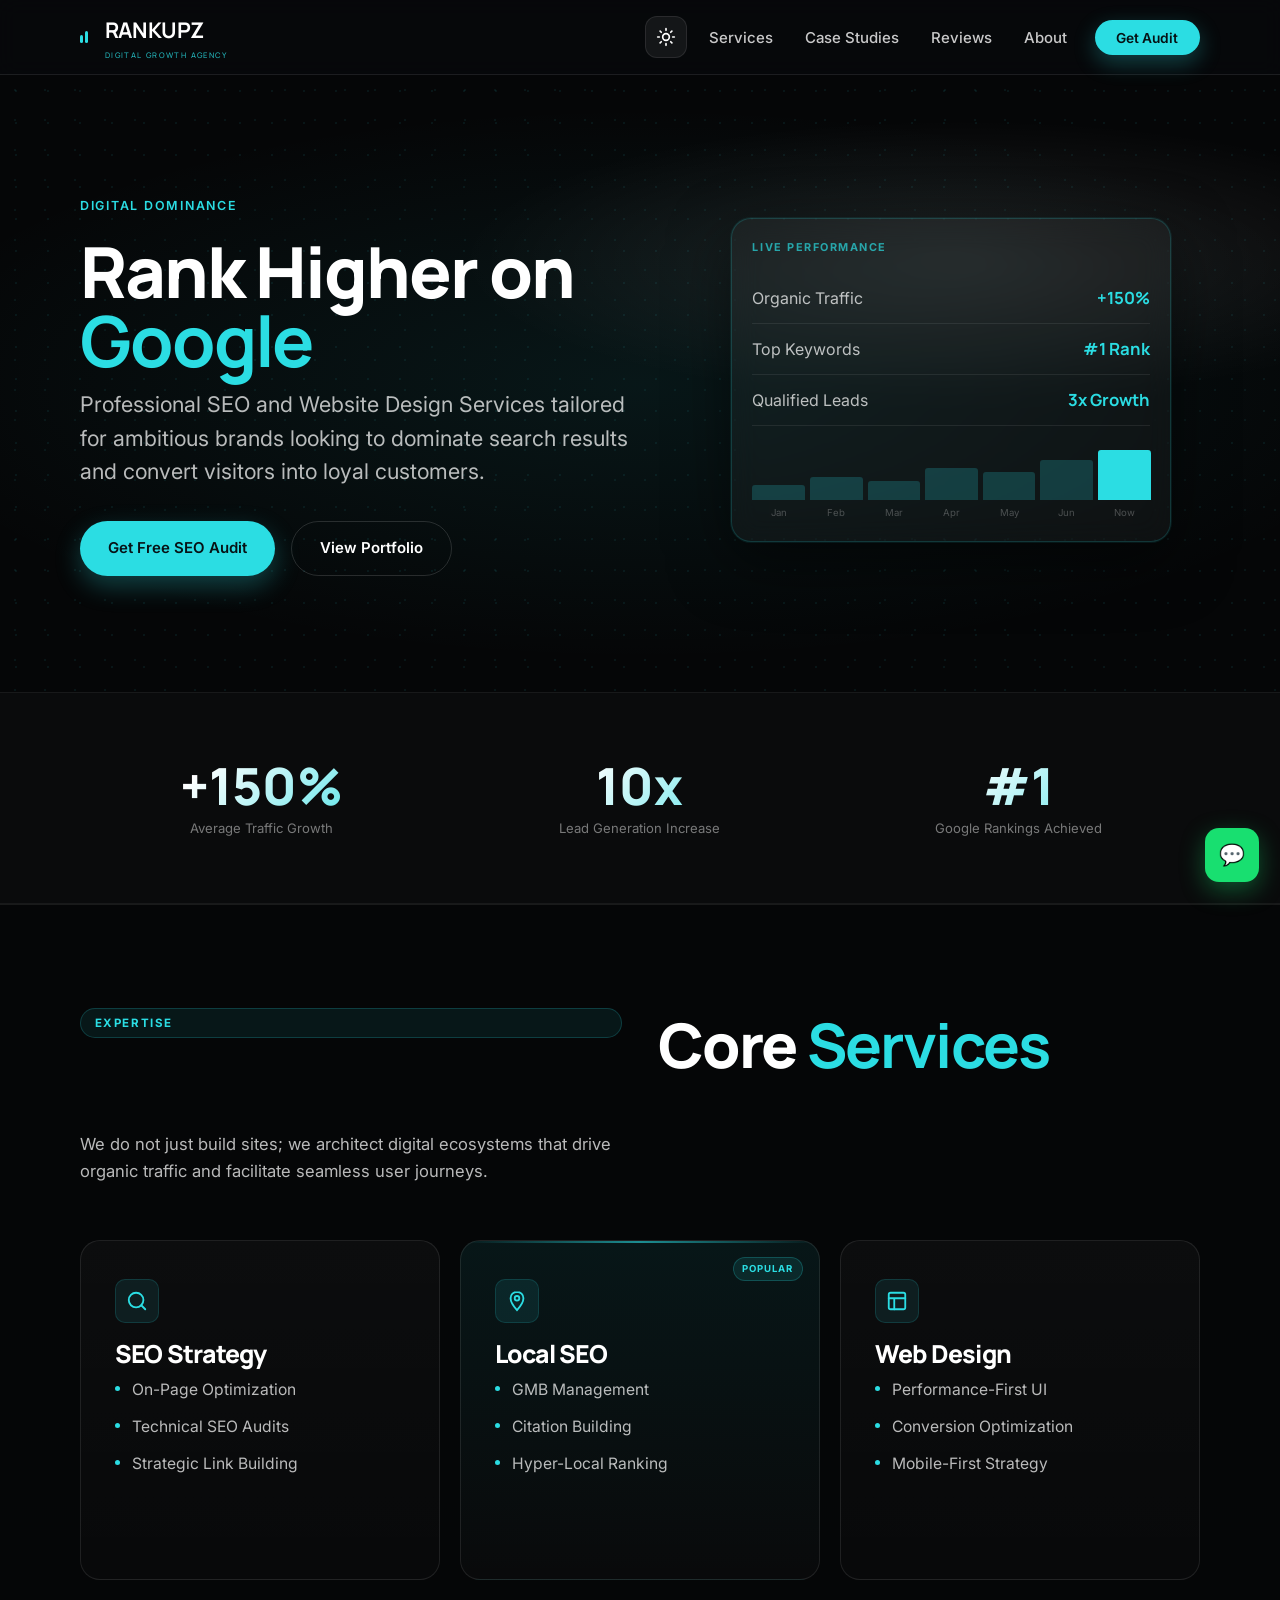
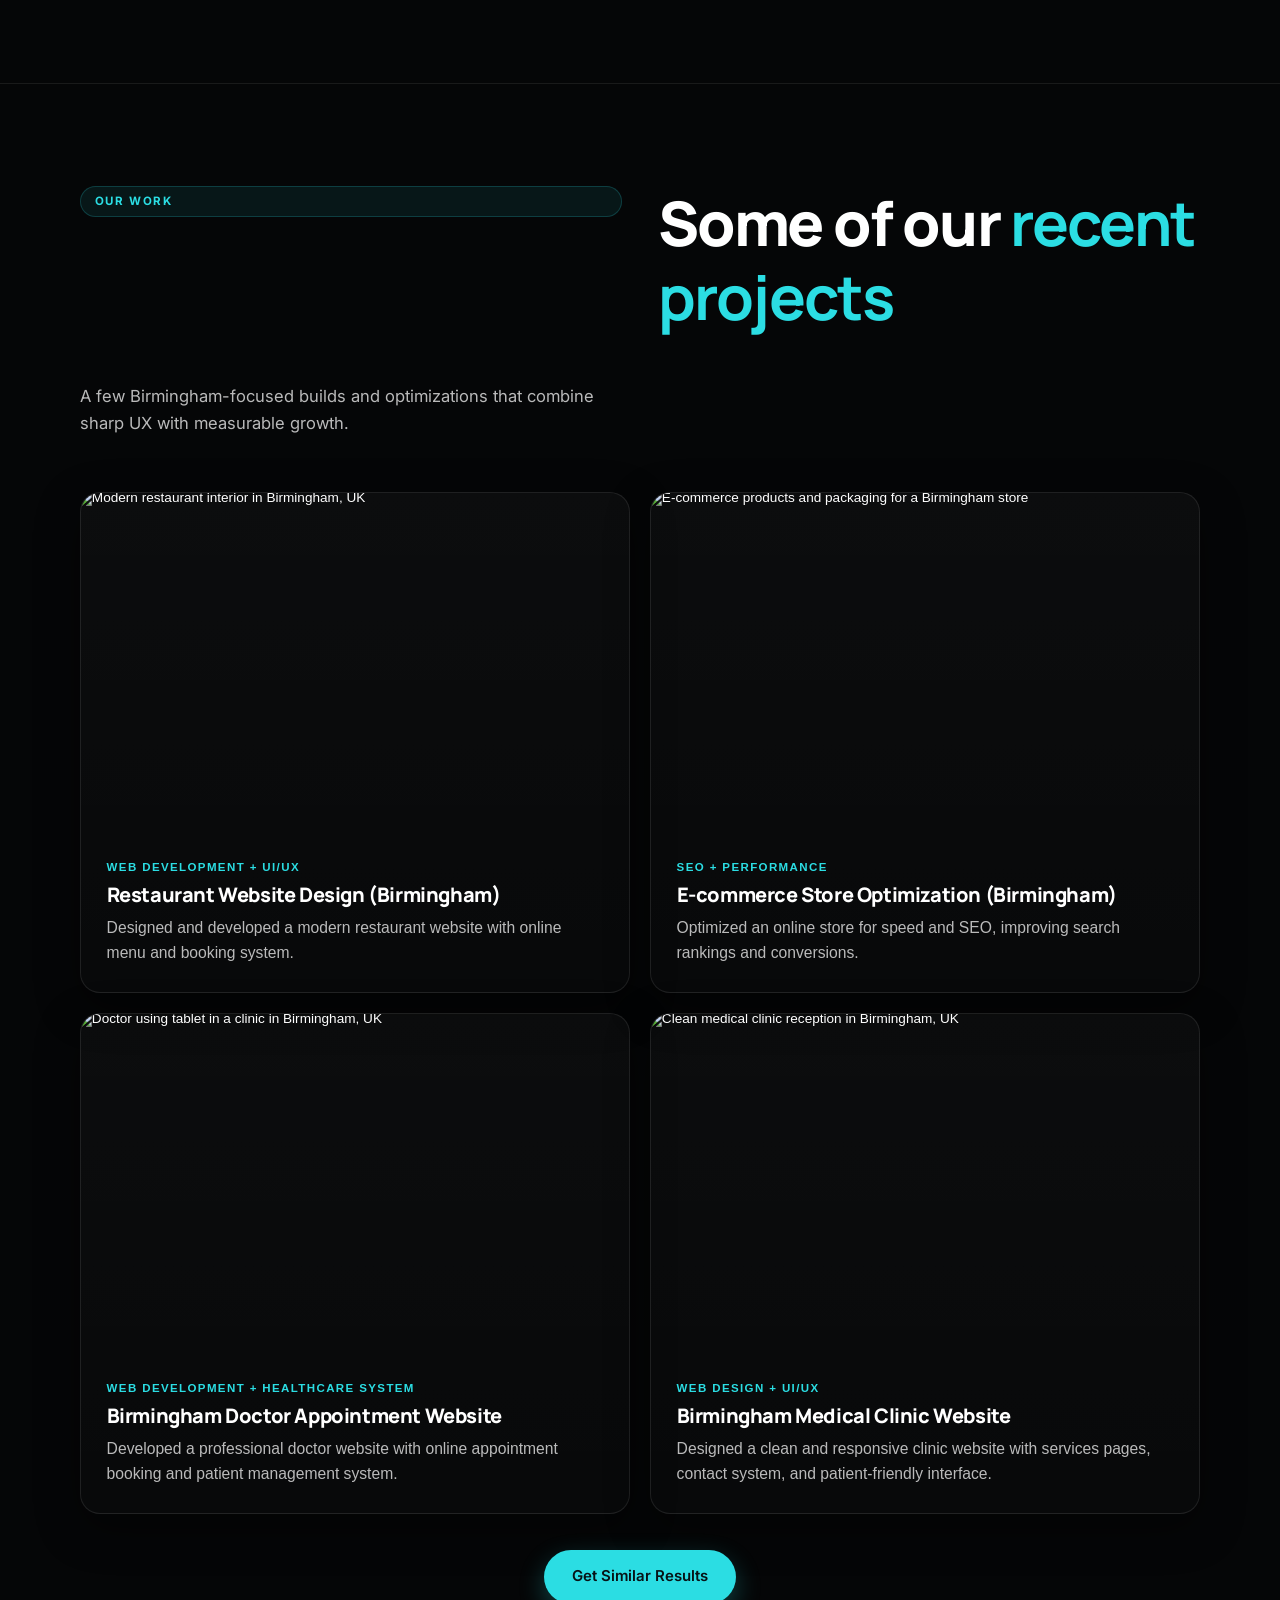
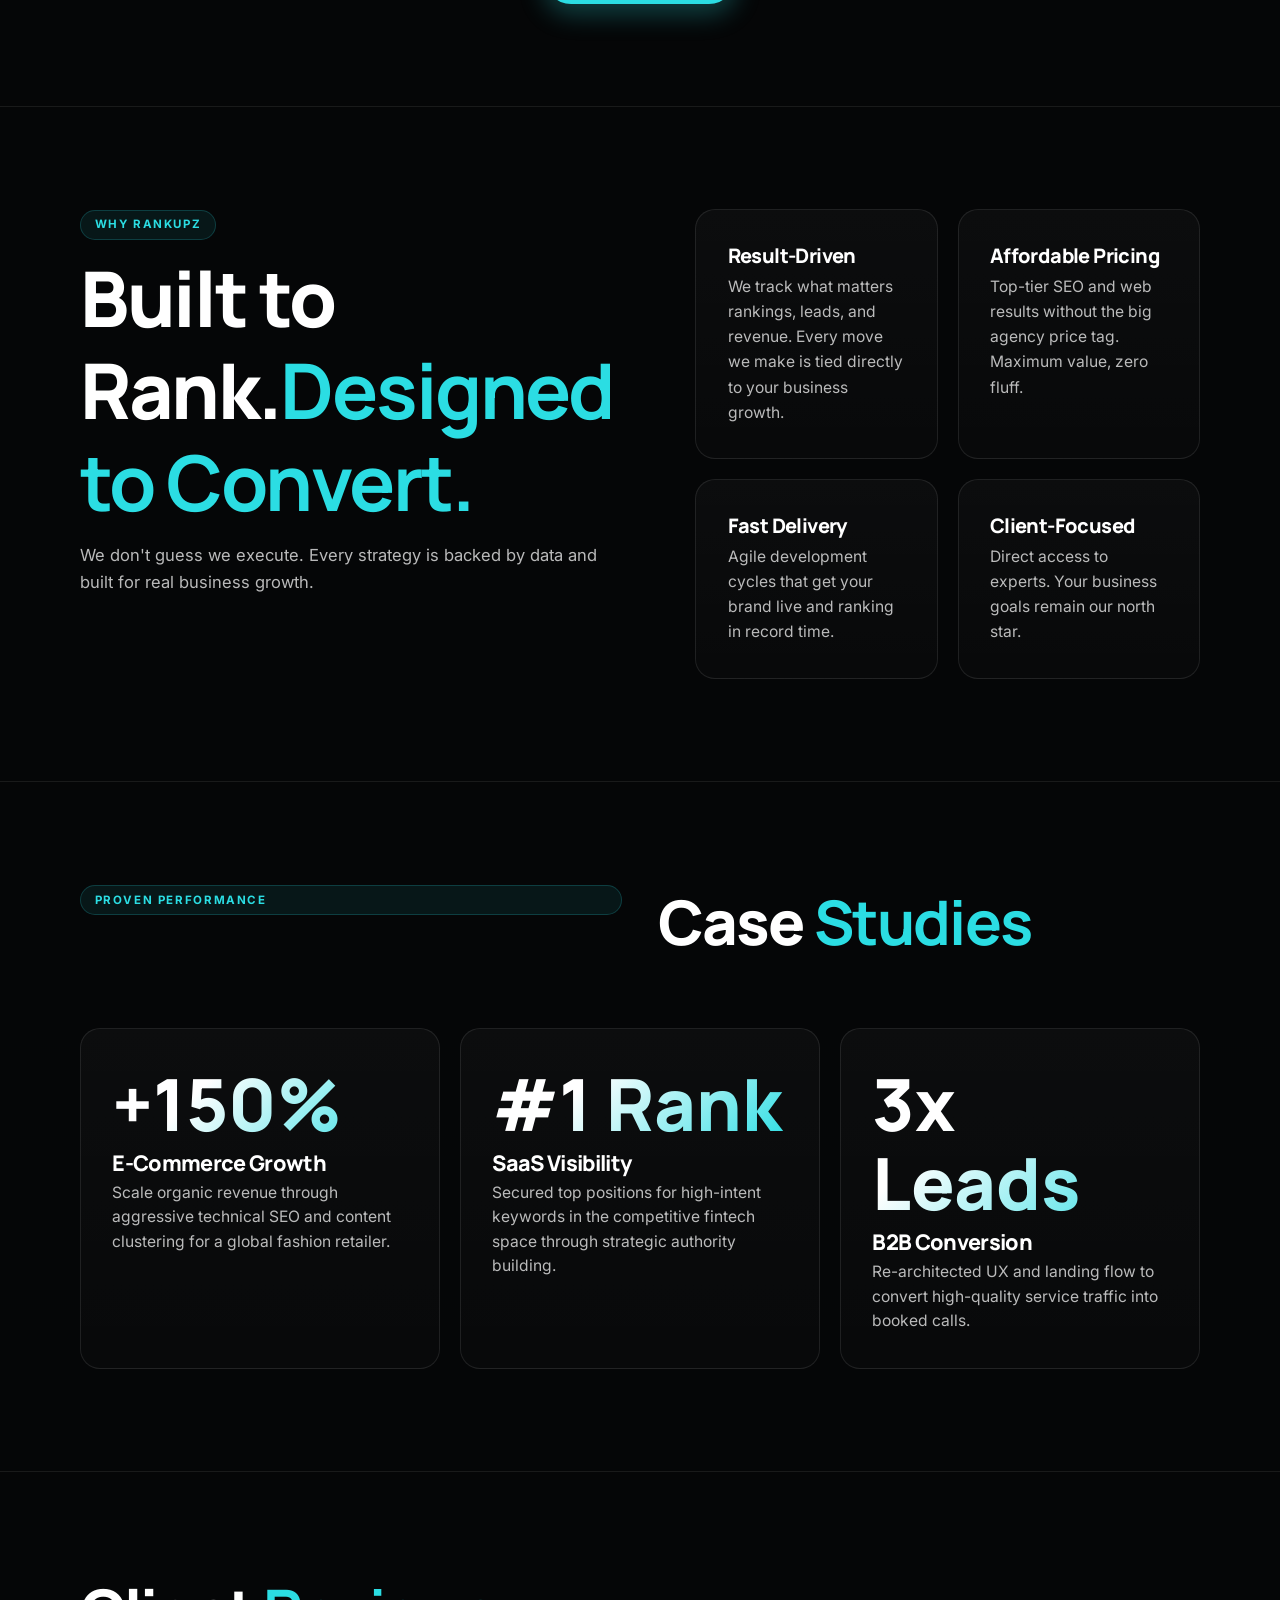
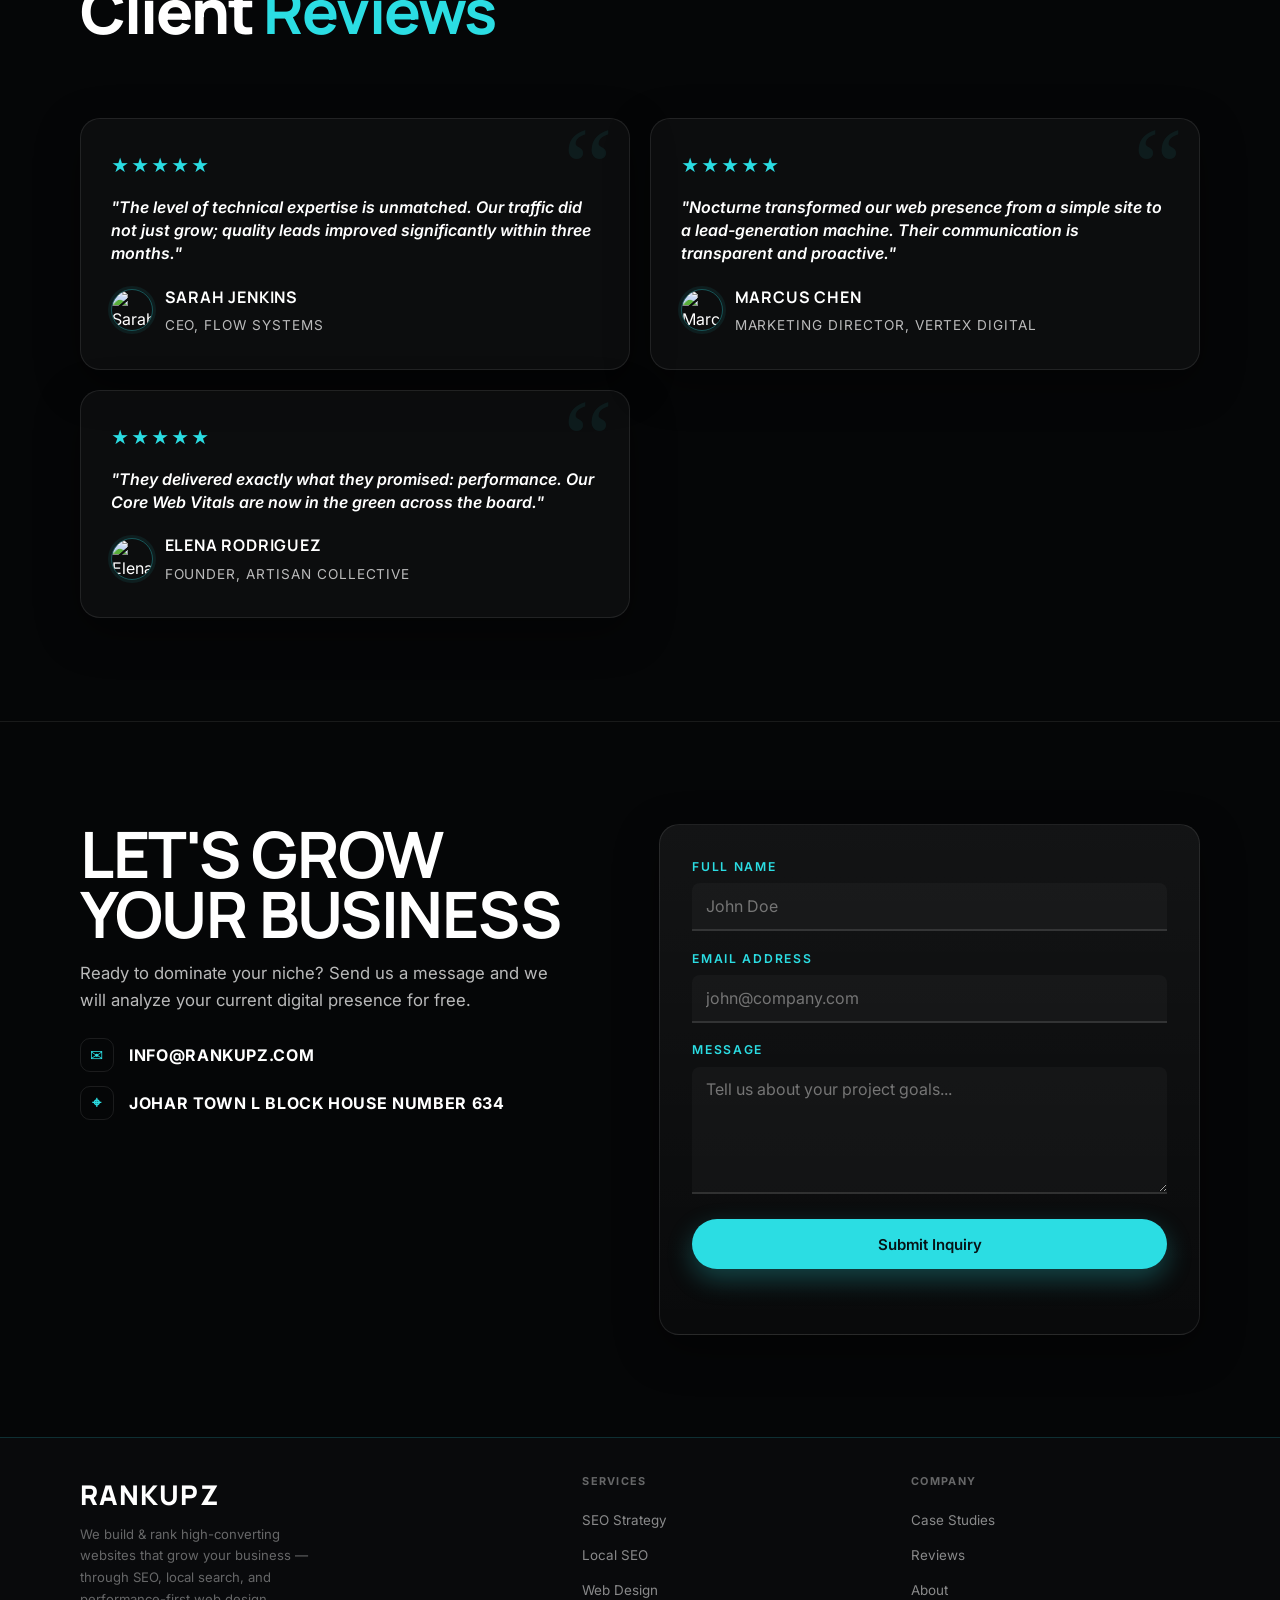
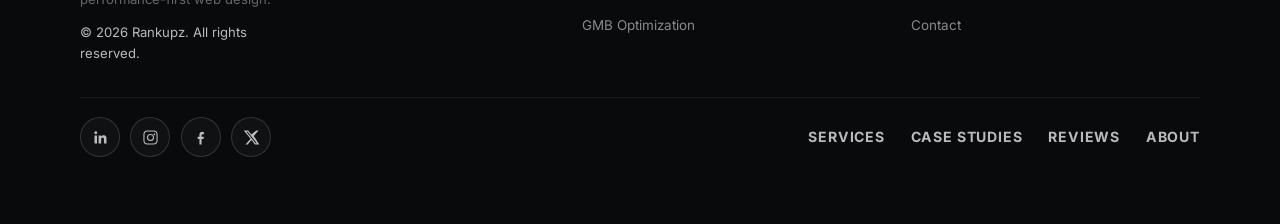
==== index.html @ 2479f515 "Add files via upload" ====
<!DOCTYPE html>
<html lang="en">
<head>
  <meta charset="UTF-8" />
  <meta name="viewport" content="width=device-width, initial-scale=1.0" />
  <meta name="description" content="Rankupz builds high-performance SEO and web systems that rank and convert." />
  <title>Rankupz - Digital Dominance Agency</title>
  <link rel="preconnect" href="https://fonts.googleapis.com" />
  <link rel="preconnect" href="https://fonts.gstatic.com" crossorigin />
  <link href="https://fonts.googleapis.com/css2?family=Manrope:wght@500;600;700;800&family=Inter:wght@400;500;600;700&display=swap" rel="stylesheet" />
  <link rel="stylesheet" href="style.css" />
  <script>
    (function () {
      try {
        if (localStorage.getItem("theme") === "light") document.documentElement.setAttribute("data-theme", "light");
      } catch (e) {}
    })();
  </script>
</head>
<body>
  <a class="skip-link" href="#main">Skip to content</a>

  <header class="site-header" id="top">
    <div class="container header-inner">
      <a class="logo" href="#hero" aria-label="Home">
        <span class="logo-bars" aria-hidden="true"></span>
        <div>
          RANKUPZ
          <span style="display:block;font-size:0.48rem;font-weight:500;letter-spacing:0.18em;color:rgba(43,221,227,0.8);text-transform:uppercase;margin-top:1px;">Digital Growth Agency</span>
        </div>
      </a>

      <nav class="nav" aria-label="Primary">
        <button type="button" class="theme-toggle" id="theme-toggle" aria-label="Switch to light mode" title="Switch to light mode" aria-pressed="true">
          <svg class="theme-toggle-icon theme-toggle-icon--sun" xmlns="http://www.w3.org/2000/svg" viewBox="0 0 24 24" fill="none" stroke="currentColor" stroke-width="2" stroke-linecap="round" aria-hidden="true">
            <circle cx="12" cy="12" r="4" />
            <path d="M12 2v2M12 20v2M4.93 4.93l1.41 1.41M17.66 17.66l1.41 1.41M2 12h2M20 12h2M4.93 19.07l1.41-1.41M17.66 6.34l1.41-1.41" />
          </svg>
          <svg class="theme-toggle-icon theme-toggle-icon--moon" xmlns="http://www.w3.org/2000/svg" viewBox="0 0 24 24" fill="currentColor" aria-hidden="true">
            <path d="M21 12.79A9 9 0 1 1 11.21 3 7 7 0 0 0 21 12.79z" />
          </svg>
        </button>
        <button type="button" class="nav-toggle" aria-expanded="false" aria-controls="nav-menu" aria-label="Open menu">
          <span class="nav-toggle-bar"></span>
          <span class="nav-toggle-bar"></span>
          <span class="nav-toggle-bar"></span>
        </button>

        <ul class="nav-menu" id="nav-menu">
          <li><a href="#services" class="nav-link">Services</a></li>
          <li><a href="#projects" class="nav-link">Case Studies</a></li>
          <li><a href="#reviews" class="nav-link">Reviews</a></li>
          <li><a href="about.html" class="nav-link">About</a></li>
          <li><a href="#contact" class="nav-cta">Get Audit</a></li>
        </ul>
      </nav>
    </div>
  </header>

  <main id="main">
    <section class="hero" id="hero" aria-labelledby="hero-title">
      <div class="hero-bg" aria-hidden="true"></div>
      <div class="hero-dot-grid" aria-hidden="true"></div>
      <div class="container hero-layout">
        <div class="hero-content">
          <p class="hero-badge fade-in-up" style="animation-delay: 0.06s">Digital Dominance</p>
          <h1 id="hero-title" class="hero-title fade-in-up" style="animation-delay: 0.15s">
            Rank Higher on <span class="accent">Google</span>
          </h1>
          <p class="hero-sub fade-in-up" style="animation-delay: 0.28s">
            Professional SEO and Website Design Services tailored for ambitious brands looking to dominate search results and convert visitors into loyal customers.
          </p>
          <div class="hero-actions fade-in-up" style="animation-delay: 0.42s">
            <a href="#contact" class="btn btn-primary">Get Free SEO Audit</a>
            <a href="#projects" class="btn btn-ghost">View Portfolio</a>
          </div>
        </div>

        <div class="hero-visual reveal" data-delay="1" aria-hidden="true">
          <div class="hero-panel">
            <p class="hero-panel-label">Live Performance</p>
            <div class="hero-panel-row"><span>Organic Traffic</span><strong>+150%</strong></div>
            <div class="hero-panel-row"><span>Top Keywords</span><strong>#1 Rank</strong></div>
            <div class="hero-panel-row"><span>Qualified Leads</span><strong>3x Growth</strong></div>
            <div class="hero-chart" aria-hidden="true">
              <span class="hero-bar" style="height:28%"></span>
              <span class="hero-bar" style="height:42%"></span>
              <span class="hero-bar" style="height:36%"></span>
              <span class="hero-bar" style="height:58%"></span>
              <span class="hero-bar" style="height:52%"></span>
              <span class="hero-bar" style="height:74%"></span>
              <span class="hero-bar hero-bar--active" style="height:92%"></span>
            </div>
            <div class="hero-chart-months" aria-hidden="true">
              <span>Jan</span><span>Feb</span><span>Mar</span><span>Apr</span><span>May</span><span>Jun</span><span>Now</span>
            </div>
          </div>
        </div>
      </div>
    </section>

    <div class="stats-strip" id="stats-strip" aria-label="Key results">
      <div class="container stats-strip-inner">
        <div class="strip-card" data-counter-target="150" data-counter-prefix="+" data-counter-suffix="%">
          <p class="strip-num">+150%</p>
          <p class="strip-desc">Average Traffic Growth</p>
        </div>
        <div class="strip-card" data-counter-target="10" data-counter-suffix="x">
          <p class="strip-num">10x</p>
          <p class="strip-desc">Lead Generation Increase</p>
        </div>
        <div class="strip-card" data-counter-target="1" data-counter-prefix="#">
          <p class="strip-num">#1</p>
          <p class="strip-desc">Google Rankings Achieved</p>
        </div>
      </div>
    </div>

    <section class="section services" id="services" aria-labelledby="services-title">
      <div class="container">
        <header class="section-header reveal">
          <p class="section-label">Expertise</p>
          <h2 id="services-title" class="section-title">Core <span class="accent">Services</span></h2>
          <p class="section-desc">We do not just build sites; we architect digital ecosystems that drive organic traffic and facilitate seamless user journeys.</p>
        </header>

        <div class="services-grid">
          <article class="service-card reveal" data-delay="0">
            <div class="service-card-icon" aria-hidden="true">
              <svg width="24" height="24" viewBox="0 0 24 24" fill="none" stroke="currentColor" stroke-width="2" stroke-linecap="round"><circle cx="11" cy="11" r="8"/><path d="m21 21-4.35-4.35"/></svg>
            </div>
            <h3 class="service-card-title">SEO Strategy</h3>
            <ul class="service-sublist">
              <li>On-Page Optimization</li>
              <li>Technical SEO Audits</li>
              <li>Strategic Link Building</li>
            </ul>
          </article>

          <article class="service-card service-card--featured reveal" data-delay="1">
            <span class="service-featured-tag">Popular</span>
            <div class="service-card-icon" aria-hidden="true">
              <svg width="24" height="24" viewBox="0 0 24 24" fill="none" stroke="currentColor" stroke-width="2" stroke-linecap="round"><path d="M12 2C8.13 2 5 5.13 5 9c0 5.25 7 13 7 13s7-7.75 7-13c0-3.87-3.13-7-7-7z"/><circle cx="12" cy="9" r="2.5"/></svg>
            </div>
            <h3 class="service-card-title">Local SEO</h3>
            <ul class="service-sublist">
              <li>GMB Management</li>
              <li>Citation Building</li>
              <li>Hyper-Local Ranking</li>
            </ul>
          </article>

          <article class="service-card reveal" data-delay="2">
            <div class="service-card-icon" aria-hidden="true">
              <svg width="24" height="24" viewBox="0 0 24 24" fill="none" stroke="currentColor" stroke-width="2" stroke-linecap="round"><rect x="3" y="3" width="18" height="18" rx="2"/><path d="M3 9h18M9 21V9"/></svg>
            </div>
            <h3 class="service-card-title">Web Design</h3>
            <ul class="service-sublist">
              <li>Performance-First UI</li>
              <li>Conversion Optimization</li>
              <li>Mobile-First Strategy</li>
            </ul>
          </article>
        </div>
      </div>
    </section>

    <section class="section portfolio" id="work" aria-labelledby="work-title">
      <div class="container">
        <header class="section-header reveal">
          <p class="section-label">OUR WORK</p>
          <h2 id="work-title" class="section-title">Some of our <span class="accent">recent projects</span></h2>
          <p class="section-desc">A few Birmingham-focused builds and optimizations that combine sharp UX with measurable growth.</p>
        </header>

        <div class="portfolio-grid" role="list">
          <button type="button" class="portfolio-card reveal" data-delay="0" data-project="restaurant" role="listitem" aria-haspopup="dialog">
            <div class="portfolio-media">
              <img src="https://images.unsplash.com/photo-1552566626-52f8b828add9?auto=format&fit=crop&w=1400&q=80" alt="Modern restaurant interior in Birmingham, UK" loading="lazy" decoding="async" />
            </div>
            <div class="portfolio-body">
              <p class="portfolio-category">Web Development + UI/UX</p>
              <h3 class="portfolio-title">Restaurant Website Design (Birmingham)</h3>
              <p class="portfolio-desc">Designed and developed a modern restaurant website with online menu and booking system.</p>
            </div>
          </button>

          <button type="button" class="portfolio-card reveal" data-delay="1" data-project="ecommerce" role="listitem" aria-haspopup="dialog">
            <div class="portfolio-media">
              <img src="https://images.unsplash.com/photo-1512436991641-6745cdb1723f?auto=format&fit=crop&w=1400&q=80" alt="E-commerce products and packaging for a Birmingham store" loading="lazy" decoding="async" />
            </div>
            <div class="portfolio-body">
              <p class="portfolio-category">SEO + Performance</p>
              <h3 class="portfolio-title">E-commerce Store Optimization (Birmingham)</h3>
              <p class="portfolio-desc">Optimized an online store for speed and SEO, improving search rankings and conversions.</p>
            </div>
          </button>

          <button type="button" class="portfolio-card reveal" data-delay="2" data-project="doctor" role="listitem" aria-haspopup="dialog">
            <div class="portfolio-media">
              <img src="https://images.unsplash.com/photo-1579154203451-0b8e4ac1f8b6?auto=format&fit=crop&w=1400&q=80" alt="Doctor using tablet in a clinic in Birmingham, UK" loading="lazy" decoding="async" />
            </div>
            <div class="portfolio-body">
              <p class="portfolio-category">Web Development + Healthcare System</p>
              <h3 class="portfolio-title">Birmingham Doctor Appointment Website</h3>
              <p class="portfolio-desc">Developed a professional doctor website with online appointment booking and patient management system.</p>
            </div>
          </button>

          <button type="button" class="portfolio-card reveal" data-delay="3" data-project="clinic" role="listitem" aria-haspopup="dialog">
            <div class="portfolio-media">
              <img src="https://images.unsplash.com/photo-1586773860418-d37222d8fce3?auto=format&fit=crop&w=1400&q=80" alt="Clean medical clinic reception in Birmingham, UK" loading="lazy" decoding="async" />
            </div>
            <div class="portfolio-body">
              <p class="portfolio-category">Web Design + UI/UX</p>
              <h3 class="portfolio-title">Birmingham Medical Clinic Website</h3>
              <p class="portfolio-desc">Designed a clean and responsive clinic website with services pages, contact system, and patient-friendly interface.</p>
            </div>
          </button>
        </div>

        <div class="portfolio-cta reveal" data-delay="4">
          <a class="btn btn-primary" href="#contact">Get Similar Results</a>
        </div>
      </div>
    </section>

    <section class="section why-us" id="why-us" aria-labelledby="why-title">
      <div class="container why-layout">
        <div class="why-intro reveal">
          <p class="section-label">Why Rankupz</p>
          <h2 id="why-title" class="section-title">Built to Rank.<span class="accent">Designed to Convert.</span></h2>
          <p class="section-desc">We don't guess we execute. Every strategy is backed by data and built for real business growth.

</p>
        </div>

        <ul class="why-grid">
          <li class="why-item reveal" data-delay="0">
            <h3 class="why-title">Result-Driven</h3>
            <p class="why-text">We track what matters rankings, leads, and revenue. Every move we make is tied directly to your business growth.

</p>
          </li>
          <li class="why-item reveal" data-delay="1">
            <h3 class="why-title">Affordable Pricing</h3>
            <p class="why-text">Top-tier SEO and web results without the big agency price tag. Maximum value, zero fluff.</p>
          </li>
          <li class="why-item reveal" data-delay="2">
            <h3 class="why-title">Fast Delivery</h3>
            <p class="why-text">Agile development cycles that get your brand live and ranking in record time.</p>
          </li>
          <li class="why-item reveal" data-delay="3">
            <h3 class="why-title">Client-Focused</h3>
            <p class="why-text">Direct access to experts. Your business goals remain our north star.</p>
          </li>
        </ul>
      </div>
    </section>

    <section class="section projects" id="projects" aria-labelledby="projects-title">
      <div class="container">
        <header class="section-header reveal">
          <p class="section-label">Proven Performance</p>
          <h2 id="projects-title" class="section-title">Case <span class="accent">Studies</span></h2>
        </header>

        <div class="projects-grid stats-grid">
          <article class="project-card reveal" data-delay="0">
            <p class="stat-number">+150%</p>
            <h3 class="project-title">E-Commerce Growth</h3>
            <p class="project-desc">Scale organic revenue through aggressive technical SEO and content clustering for a global fashion retailer.</p>
          </article>

          <article class="project-card reveal" data-delay="1">
            <p class="stat-number">#1 Rank</p>
            <h3 class="project-title">SaaS Visibility</h3>
            <p class="project-desc">Secured top positions for high-intent keywords in the competitive fintech space through strategic authority building.</p>
          </article>

          <article class="project-card reveal" data-delay="2">
            <p class="stat-number">3x Leads</p>
            <h3 class="project-title">B2B Conversion</h3>
            <p class="project-desc">Re-architected UX and landing flow to convert high-quality service traffic into booked calls.</p>
          </article>
        </div>
      </div>
    </section>

    <section class="section reviews" id="reviews" aria-labelledby="reviews-title">
      <div class="container">
        <header class="section-header reveal">
          <h2 id="reviews-title" class="section-title">Client <span class="accent">Reviews</span></h2>
        </header>

        <div class="reviews-grid">
          <article class="review-card reveal" data-delay="0">
            <p class="review-stars">★★★★★</p>
            <p class="review-text">"The level of technical expertise is unmatched. Our traffic did not just grow; quality leads improved significantly within three months."</p>
            <div class="review-meta">
              <img class="review-avatar" src="https://images.unsplash.com/photo-1494790108377-be9c29b29330?auto=format&fit=crop&w=120&q=80" alt="Sarah Jenkins profile photo" />
              <div>
                <p class="review-author">Sarah Jenkins</p>
                <p class="review-role">CEO, Flow Systems</p>
              </div>
            </div>
          </article>

          <article class="review-card reveal" data-delay="1">
            <p class="review-stars">★★★★★</p>
            <p class="review-text">"Nocturne transformed our web presence from a simple site to a lead-generation machine. Their communication is transparent and proactive."</p>
            <div class="review-meta">
              <img class="review-avatar" src="https://images.unsplash.com/photo-1472099645785-5658abf4ff4e?auto=format&fit=crop&w=120&q=80" alt="Marcus Chen profile photo" />
              <div>
                <p class="review-author">Marcus Chen</p>
                <p class="review-role">Marketing Director, Vertex Digital</p>
              </div>
            </div>
          </article>

          <article class="review-card reveal" data-delay="2">
            <p class="review-stars">★★★★★</p>
            <p class="review-text">"They delivered exactly what they promised: performance. Our Core Web Vitals are now in the green across the board."</p>
            <div class="review-meta">
              <img class="review-avatar" src="https://images.unsplash.com/photo-1487412720507-e7ab37603c6f?auto=format&fit=crop&w=120&q=80" alt="Elena Rodriguez profile photo" />
              <div>
                <p class="review-author">Elena Rodriguez</p>
                <p class="review-role">Founder, Artisan Collective</p>
              </div>
            </div>
          </article>
        </div>
      </div>
    </section>

    <section class="section contact" id="contact" aria-labelledby="contact-title">
      <div class="container contact-grid">
        <div class="contact-copy reveal">
          <h2 id="contact-title" class="contact-title">LET'S GROW YOUR BUSINESS</h2>
          <p class="contact-lead">Ready to dominate your niche? Send us a message and we will analyze your current digital presence for free.</p>

          <div class="contact-meta">
            <p><span class="meta-icon">✉</span> info@rankupz.com</p>
            <p><span class="meta-icon">⌖</span> johar town L block house number 634</p>
          </div>
        </div>

        <div class="contact-form-wrap reveal">
          <form class="contact-form" id="contact-form" action="#" method="post" novalidate>
            <div class="form-row">
              <label for="name">Full Name</label>
              <input type="text" id="name" name="name" autocomplete="name" required placeholder="John Doe" />
            </div>
            <div class="form-row">
              <label for="email">Email Address</label>
              <input type="email" id="email" name="email" autocomplete="email" required placeholder="john@company.com" />
            </div>
            <div class="form-row">
              <label for="message">Message</label>
              <textarea id="message" name="message" rows="5" required placeholder="Tell us about your project goals..."></textarea>
            </div>
            <button type="submit" class="btn btn-primary btn-block">Submit Inquiry</button>
            <p class="form-note" id="form-status" role="status" aria-live="polite"></p>
          </form>
        </div>
      </div>
    </section>
  </main>

  <div class="case-modal" id="case-modal" aria-hidden="true">
    <div class="case-modal-overlay" data-close="true"></div>
    <div class="case-modal-dialog" role="dialog" aria-modal="true" aria-labelledby="case-modal-title" tabindex="-1">
      <button type="button" class="case-modal-close" data-close="true" aria-label="Close case study">
        <span aria-hidden="true">×</span>
      </button>

      <div class="case-modal-content">
        <p class="case-modal-kicker">Location: Birmingham, UK</p>
        <h3 class="case-modal-title" id="case-modal-title">Case Study</h3>
        <p class="case-modal-category" id="case-modal-category"></p>

        <div class="case-modal-grid">
          <div class="case-modal-block">
            <h4 class="case-modal-heading">Problem</h4>
            <p class="case-modal-text" id="case-modal-problem"></p>
          </div>
          <div class="case-modal-block">
            <h4 class="case-modal-heading">Solution</h4>
            <p class="case-modal-text" id="case-modal-solution"></p>
          </div>
          <div class="case-modal-block case-modal-block--full">
            <h4 class="case-modal-heading">Result</h4>
            <ul class="case-modal-results" id="case-modal-results"></ul>
          </div>
        </div>
      </div>
    </div>
  </div>

  <footer class="site-footer">
    <div class="container footer-inner">
      <div class="footer-col-brand">
        <p class="footer-brand">RANKUPZ</p>
        <p class="footer-tagline">We build & rank high-converting websites that grow your business — through SEO, local search, and performance-first web design.</p>
        <p class="footer-copy">&copy; <span id="year"></span> Rankupz. All rights reserved.</p>
      </div>
      <div class="footer-col">
        <p class="footer-col-title">Services</p>
        <ul class="footer-col-links">
          <li><a href="#services">SEO Strategy</a></li>
          <li><a href="#services">Local SEO</a></li>
          <li><a href="#services">Web Design</a></li>
          <li><a href="#services">GMB Optimization</a></li>
        </ul>
      </div>
      <div class="footer-col">
        <p class="footer-col-title">Company</p>
        <ul class="footer-col-links">
          <li><a href="#projects">Case Studies</a></li>
          <li><a href="#reviews">Reviews</a></li>
          <li><a href="about.html">About</a></li>
          <li><a href="#contact">Contact</a></li>
        </ul>
      </div>
    </div>
    <div class="container footer-bottom">
      <div class="footer-social" aria-label="Social media links">
        <a href="https://www.linkedin.com/in/muhammad-azam-2197a6378/" class="social-link" target="_blank" rel="noopener noreferrer" aria-label="LinkedIn">
          <svg viewBox="0 0 24 24" fill="currentColor" aria-hidden="true"><path d="M20.447 20.452h-3.554v-5.569c0-1.328-.027-3.037-1.852-3.037-1.853 0-2.136 1.445-2.136 2.939v5.667H9.351V9h3.414v1.561h.046c.477-.9 1.637-1.85 3.37-1.85 3.601 0 4.267 2.37 4.267 5.455v6.286zM5.337 7.433c-1.144 0-2.063-.926-2.063-2.065 0-1.138.92-2.063 2.063-2.063 1.14 0 2.064.925 2.064 2.063 0 1.139-.925 2.065-2.064 2.065zm1.782 13.019H3.555V9h3.564v11.452z"/></svg>
        </a>
        <a href="https://www.instagram.com/" class="social-link" target="_blank" rel="noopener noreferrer" aria-label="Instagram">
          <svg viewBox="0 0 24 24" fill="currentColor" aria-hidden="true"><path d="M7.75 2h8.5A5.75 5.75 0 0 1 22 7.75v8.5A5.75 5.75 0 0 1 16.25 22h-8.5A5.75 5.75 0 0 1 2 16.25v-8.5A5.75 5.75 0 0 1 7.75 2m0 1.5A4.25 4.25 0 0 0 3.5 7.75v8.5a4.25 4.25 0 0 0 4.25 4.25h8.5a4.25 4.25 0 0 0 4.25-4.25v-8.5a4.25 4.25 0 0 0-4.25-4.25h-8.5M17.5 6.25a1.25 1.25 0 1 1 0 2.5 1.25 1.25 0 0 1 0-2.5M12 7a5 5 0 1 1 0 10 5 5 0 0 1 0-10m0 1.5a3.5 3.5 0 1 0 0 7 3.5 3.5 0 0 0 0-7"/></svg>
        </a>
        <a href="https://www.facebook.com/" class="social-link" target="_blank" rel="noopener noreferrer" aria-label="Facebook">
          <svg viewBox="0 0 24 24" fill="currentColor" aria-hidden="true"><path d="M13.5 22v-8h2.75l.5-3h-3.25V9.25c0-.89.34-1.75 1.82-1.75H17V4.87A19.6 19.6 0 0 0 14.57 4c-2.48 0-4.07 1.5-4.07 4.22V11H8v3h2.5v8h3z"/></svg>
        </a>
        <a href="https://x.com/" class="social-link" target="_blank" rel="noopener noreferrer" aria-label="X (Twitter)">
          <svg viewBox="0 0 24 24" fill="currentColor" aria-hidden="true"><path d="M18.9 2h3.1l-6.8 7.8L23 22h-6.2l-4.8-6.3L6.6 22H3.5l7.2-8.3L1 2h6.4l4.3 5.7L18.9 2zm-1.1 18h1.7L6.6 3.9H4.8L17.8 20z"/></svg>
        </a>
      </div>

      <nav class="footer-links" aria-label="Footer">
        <a href="#services">Services</a>
        <a href="#projects">Case Studies</a>
        <a href="#reviews">Reviews</a>
        <a href="about.html">About</a>
      </nav>
    </div>

    <a class="floating-chat" href="#contact" aria-label="Open contact section">💬</a>
  </footer>

  <script src="script.js"></script>
</body>
</html>
---- style.css ----
/* ============================================
   RANKUPZ — dark premium agency UI
   Accent: #2bdde3
   ============================================ */

:root {
  color-scheme: dark;
  --bg: #050607;
  --surface: #0c0d10;
  --surface-2: #111318;
  --text: #ffffff;
  --muted: rgba(255, 255, 255, 0.72);
  --accent: #2bdde3;
  --accent-soft: rgba(43, 221, 227, 0.15);
  --border: rgba(255, 255, 255, 0.09);
  --stat-gradient-start: #ffffff;
  /* Softer, more premium shadows (less harsh) */
  --shadow: 0 14px 44px rgba(0, 0, 0, 0.42);
  --shadow-hover: 0 18px 56px rgba(0, 0, 0, 0.48);
  --glow-soft: 0 0 0 1px rgba(43, 221, 227, 0.12), 0 10px 30px rgba(43, 221, 227, 0.14);
  --glow-hover: 0 0 0 1px rgba(43, 221, 227, 0.22), 0 14px 38px rgba(43, 221, 227, 0.18);
  --radius: 20px;
  --radius-pill: 999px;
  --font-display: "Manrope", system-ui, sans-serif;
  --font-body: "Inter", system-ui, sans-serif;
  --header-h: 74px;
  --ease: cubic-bezier(0.22, 1, 0.36, 1);
  /* Consistent spacing scale */
  --space-1: 0.5rem;
  --space-2: 0.75rem;
  --space-3: 1rem;
  --space-4: 1.25rem;
  --space-5: 1.6rem;
  --space-6: 2rem;
  --space-7: 2.6rem;
}

*,
*::before,
*::after {
  box-sizing: border-box;
}

html {
  scroll-behavior: smooth;
}

@media (prefers-reduced-motion: reduce) {
  html {
    scroll-behavior: auto;
  }
  *,
  *::before,
  *::after {
    animation-duration: 0.01ms !important;
    animation-iteration-count: 1 !important;
    transition-duration: 0.01ms !important;
  }
}

body {
  margin: 0;
  font-family: var(--font-body);
  font-size: 1rem;
  line-height: 1.65;
  color: var(--text);
  background: var(--bg);
  -webkit-font-smoothing: antialiased;
}

/* Better focus styles for keyboard users */
:focus-visible {
  outline: 3px solid rgba(43, 221, 227, 0.35);
  outline-offset: 3px;
}

img {
  max-width: 100%;
  height: auto;
  display: block;
}

h1, h2, h3, h4 {
  font-family: var(--font-display);
  color: var(--text);
  font-weight: 700;
  line-height: 1.15;
  letter-spacing: -0.03em;
}

a {
  color: inherit;
  text-decoration: none;
}

ul {
  margin: 0;
  padding: 0;
  list-style: none;
}

.accent {
  color: var(--accent);
  font-weight: 700;
}

.skip-link {
  position: absolute;
  left: -9999px;
  z-index: 9999;
  padding: 0.75rem 1rem;
  background: var(--accent);
  color: #000;
  font-weight: 600;
  border-radius: 8px;
}
.skip-link:focus {
  left: 1rem;
  top: 1rem;
}

.container {
  width: min(1120px, 92vw);
  margin-left: auto;
  margin-right: auto;
}

/* ========== Header ========== */
.site-header {
  position: sticky;
  top: 0;
  z-index: 300;
  background: rgba(8, 9, 11, 0.82);
  backdrop-filter: blur(10px);
  border-bottom: 1px solid var(--border);
  transition: background 0.3s var(--ease), box-shadow 0.3s var(--ease), border-color 0.3s var(--ease);
}

.site-header.is-scrolled {
  background: rgba(8, 9, 11, 0.95);
  border-color: rgba(43, 221, 227, 0.2);
  box-shadow: 0 8px 26px rgba(0, 0, 0, 0.4);
}

.header-inner {
  display: flex;
  align-items: center;
  justify-content: space-between;
  min-height: var(--header-h);
  padding: 0.15rem 0;
}

.nav {
  display: flex;
  align-items: center;
  gap: 0.5rem;
}

.theme-toggle {
  display: inline-flex;
  align-items: center;
  justify-content: center;
  width: 42px;
  height: 42px;
  padding: 0;
  border: 1px solid var(--border);
  border-radius: 12px;
  background: rgba(255, 255, 255, 0.06);
  color: var(--text);
  cursor: pointer;
  flex-shrink: 0;
  transition: background 0.25s var(--ease), border-color 0.25s var(--ease), transform 0.2s var(--ease);
}

.theme-toggle:hover {
  background: rgba(43, 221, 227, 0.12);
  border-color: rgba(43, 221, 227, 0.35);
}

.theme-toggle:focus-visible {
  outline: 3px solid rgba(43, 221, 227, 0.45);
  outline-offset: 2px;
}

.theme-toggle svg {
  width: 20px;
  height: 20px;
  display: block;
}

.theme-toggle .theme-toggle-icon--moon {
  display: none;
}

html[data-theme="light"] .theme-toggle .theme-toggle-icon--sun {
  display: none;
}

html[data-theme="light"] .theme-toggle .theme-toggle-icon--moon {
  display: block;
}

.logo {
  font-family: var(--font-display);
  font-weight: 700;
  font-size: 1.35rem;
  letter-spacing: -0.02em;
  color: var(--text);
  display: inline-flex;
  align-items: center;
  gap: 0.55rem;
}

.logo-bars {
  width: 12px;
  height: 12px;
  position: relative;
  display: inline-block;
}
.logo-bars::before,
.logo-bars::after {
  content: "";
  position: absolute;
  bottom: 0;
  width: 3px;
  border-radius: 3px;
  background: var(--accent);
}
.logo-bars::before {
  left: 0;
  height: 8px;
}
.logo-bars::after {
  left: 5px;
  height: 12px;
}
.logo-bars + * {
  margin-left: 0.25rem;
}

.nav-menu {
  display: flex;
  align-items: center;
  gap: 0.2rem;
  list-style: none;
  margin: 0;
  padding: 0;
}

.nav-link {
  position: relative;
  font-size: 0.9375rem;
  font-weight: 500;
  color: var(--text);
  opacity: 0.78;
  padding: 0.55rem 0.9rem;
  transition: opacity 0.25s var(--ease);
}

.nav-link::after {
  content: "";
  position: absolute;
  left: 0.9rem;
  right: 0.9rem;
  bottom: 0.15rem;
  height: 2px;
  background: var(--accent);
  transform: scaleX(0);
  transform-origin: left;
  transition: transform 0.3s var(--ease);
}

.nav-link:hover,
.nav-link:focus-visible {
  opacity: 1;
}

.nav-link:hover::after,
.nav-link:focus-visible::after {
  transform: scaleX(1);
}

/* Nav CTA: pill, secondary fill, white text */
.nav-cta {
  margin-left: 0.65rem;
  padding: 0.6rem 1.35rem;
  font-size: 0.86rem;
  font-weight: 600;
  color: #ffffff !important;
  border-radius: var(--radius-pill);
  background: var(--accent);
  color: #061215 !important;
  box-shadow: 0 8px 22px rgba(43, 221, 227, 0.28);
  transition: transform 0.25s var(--ease), box-shadow 0.25s var(--ease), background 0.25s var(--ease);
}

.nav-cta:hover {
  transform: translateY(-1px);
  box-shadow: 0 12px 30px rgba(43, 221, 227, 0.34);
}

.nav-toggle {
  display: none;
  flex-direction: column;
  gap: 5px;
  background: none;
  border: none;
  cursor: pointer;
  padding: 0.5rem;
}

.nav-toggle-bar {
  width: 22px;
  height: 2px;
  background: var(--text);
  border-radius: 1px;
  transition: transform 0.25s var(--ease), opacity 0.25s var(--ease);
}

@media (max-width: 768px) {
  .nav-toggle {
    display: flex;
  }
  .nav-menu {
    position: fixed;
    inset: var(--header-h) 0 auto 0;
    flex-direction: column;
    gap: 0;
    padding: 1rem 0 1.25rem;
    background: rgba(8, 9, 11, 0.98);
    border-bottom: 1px solid var(--border);
    box-shadow: var(--shadow);
    transform: translateY(-120%);
    opacity: 0;
    visibility: hidden;
    transition: transform 0.3s var(--ease), opacity 0.3s var(--ease), visibility 0.3s;
  }
  .nav-menu.is-open {
    transform: translateY(0);
    opacity: 1;
    visibility: visible;
  }
  .nav-menu li {
    width: 100%;
    justify-content: center;
  }
  .nav-link {
    display: block;
    width: 100%;
    text-align: center;
    padding: 0.85rem 1rem;
    opacity: 1;
  }
  .nav-link::after {
    left: 30%;
    right: 30%;
    bottom: 0.4rem;
  }
  .nav-cta {
    margin: 0.65rem 1.25rem 0;
    width: calc(100% - 2.5rem);
    text-align: center;
  }
  .nav-toggle[aria-expanded="true"] .nav-toggle-bar:nth-child(1) {
    transform: translateY(7px) rotate(45deg);
  }
  .nav-toggle[aria-expanded="true"] .nav-toggle-bar:nth-child(2) {
    opacity: 0;
  }
  .nav-toggle[aria-expanded="true"] .nav-toggle-bar:nth-child(3) {
    transform: translateY(-7px) rotate(-45deg);
  }
}

/* ========== Buttons ========== */
.btn {
  display: inline-flex;
  align-items: center;
  justify-content: center;
  gap: 0.5rem;
  padding: 0.9rem 1.75rem;
  min-height: 50px;
  font-family: var(--font-body);
  font-size: 0.9375rem;
  font-weight: 600;
  border-radius: var(--radius-pill);
  border: none;
  cursor: pointer;
  transition: transform 0.25s var(--ease), box-shadow 0.25s var(--ease), background 0.25s var(--ease), color 0.25s var(--ease);
}

.btn-primary {
  color: #071316;
  background: var(--accent);
  box-shadow: 0 10px 26px rgba(43, 221, 227, 0.28);
}

.btn-primary:hover {
  transform: translateY(-2px);
  box-shadow: 0 16px 40px rgba(43, 221, 227, 0.36);
}

.btn-primary:active {
  transform: scale(0.98);
}

.btn-ghost {
  background: transparent;
  color: var(--text);
  border: 1px solid rgba(255, 255, 255, 0.14);
  box-shadow: none;
}

.btn-ghost:hover {
  border-color: rgba(43, 221, 227, 0.4);
  background: rgba(255, 255, 255, 0.03);
  transform: translateY(-1px);
}

.btn-block {
  width: 100%;
}

/* ========== Hero ========== */
.hero {
  position: relative;
  padding: clamp(4.2rem, 9vw, 6.8rem) 0 clamp(4.8rem, 9vw, 7.4rem);
  background: var(--bg);
  overflow: hidden;
}

.hero-bg {
  position: absolute;
  inset: 0;
  background:
    radial-gradient(ellipse 60% 35% at 75% 30%, rgba(255, 255, 255, 0.1), transparent 65%),
    radial-gradient(ellipse 80% 60% at 50% 50%, rgba(43, 221, 227, 0.08), transparent 75%);
  pointer-events: none;
}

.hero-layout {
  position: relative;
  z-index: 1;
  display: grid;
  grid-template-columns: minmax(0, 1.05fr) minmax(0, 0.95fr);
  gap: clamp(2.6rem, 6vw, 4.6rem);
  align-items: center;
}

.hero-content {
  max-width: 40rem;
}

.hero-badge {
  display: inline-block;
  font-size: 0.78rem;
  font-weight: 600;
  letter-spacing: 0.14em;
  text-transform: uppercase;
  color: var(--accent);
  margin-bottom: 1.25rem;
}

.hero-title {
  font-size: clamp(3rem, 8vw, 5.5rem);
  font-weight: 800;
  margin: 0 0 0.85rem;
  line-height: 0.98;
  color: var(--text);
}

.hero-sub {
  font-size: clamp(1.08rem, 1.8vw, 1.35rem);
  color: var(--muted);
  margin: 0 0 2rem;
  max-width: 44rem;
  line-height: 1.55;
}

.hero-actions {
  display: flex;
  flex-wrap: wrap;
  gap: 1rem;
}

.hero-visual {
  display: flex;
  justify-content: center;
}

.hero-panel {
  width: min(440px, 100%);
  background: linear-gradient(180deg, rgba(255, 255, 255, 0.07) 0%, rgba(255, 255, 255, 0.03) 100%);
  border: 1px solid var(--border);
  border-radius: var(--radius);
  padding: 1.25rem;
  box-shadow: var(--shadow);
}

.hero-panel-row {
  display: flex;
  align-items: center;
  justify-content: space-between;
  padding: 0.7rem 0;
  border-bottom: 1px solid rgba(255, 255, 255, 0.08);
  color: var(--muted);
}

.hero-panel-row strong {
  color: var(--accent);
  font-family: var(--font-display);
  font-size: 1.05rem;
}

.hero-line-chart {
  margin-top: 1rem;
  height: 130px;
  border-radius: 10px;
  border: 1px solid rgba(255, 255, 255, 0.08);
  background:
    linear-gradient(150deg, rgba(43, 221, 227, 0.3) 0%, rgba(43, 221, 227, 0.02) 70%),
    radial-gradient(circle at 25% 70%, rgba(43, 221, 227, 0.45) 0 2px, transparent 3px),
    radial-gradient(circle at 50% 52%, rgba(43, 221, 227, 0.45) 0 2px, transparent 3px),
    radial-gradient(circle at 72% 37%, rgba(43, 221, 227, 0.45) 0 2px, transparent 3px),
    linear-gradient(135deg, transparent 0 20%, rgba(43, 221, 227, 0.9) 20% 22%, transparent 22% 43%, rgba(43, 221, 227, 0.9) 43% 45%, transparent 45% 64%, rgba(43, 221, 227, 0.9) 64% 66%, transparent 66%);
}

.fade-in-up {
  opacity: 0;
  animation: fadeInUp 0.75s var(--ease) forwards;
}

@keyframes fadeInUp {
  from {
    opacity: 0;
    transform: translateY(16px);
  }
  to {
    opacity: 1;
    transform: translateY(0);
  }
}

@media (max-width: 960px) {
  .hero-layout {
    grid-template-columns: 1fr;
    text-align: left;
  }
  .hero-content {
    max-width: none;
  }
  .hero-sub {
    margin-left: auto;
    margin-right: auto;
  }
  .hero-visual {
    max-width: 100%;
  }
}

/* ========== Sections ========== */
.section {
  padding: clamp(4.5rem, 9vw, 7rem) 0;
  background: var(--bg);
  border-top: 1px solid rgba(255, 255, 255, 0.08);
}

.section-header {
  display: grid;
  grid-template-columns: 1fr 1fr;
  gap: 2.25rem;
  align-items: start;
  margin-bottom: clamp(2.5rem, 5vw, 3.5rem);
}

.section-label {
  font-size: 0.85rem;
  font-weight: 700;
  letter-spacing: 0.18em;
  text-transform: uppercase;
  color: var(--accent);
  margin: 0 0 1rem;
}

.section-title {
  font-size: clamp(2.1rem, 4.8vw, 4.1rem);
  font-weight: 800;
  margin: 0 0 0.85rem;
  color: var(--text);
  line-height: 1.2;
}

.section-desc {
  margin: 0;
  color: var(--muted);
  font-size: clamp(1rem, 1.3vw, 1.15rem);
  line-height: 1.6;
  max-width: 34rem;
}

/* Scroll reveal */
.reveal {
  opacity: 0;
  transform: translateY(20px);
  transition: opacity 0.8s var(--ease), transform 0.8s var(--ease);
}

.reveal.is-visible {
  opacity: 1;
  transform: translateY(0);
}

/* ========== Services (glass cards) ========== */
.services-grid {
  display: grid;
  grid-template-columns: repeat(3, minmax(0, 1fr));
  gap: 1.25rem;
  background: transparent;
}

.service-card {
  padding: 2.35rem 2.1rem 2.2rem;
  background: linear-gradient(180deg, rgba(255, 255, 255, 0.03) 0%, rgba(255, 255, 255, 0.015) 100%);
  border: 1px solid var(--border);
  min-height: 340px;
  border-radius: var(--radius);
  transition: all 0.3s ease;
}

.service-card:hover {
  transform: translateY(-8px) scale(1.02);
  box-shadow: 0 20px 60px rgba(0,0,0,0.5), 0 0 0 1px rgba(43, 221, 227, 0.18), 0 0 28px rgba(43, 221, 227, 0.14);
  background: linear-gradient(180deg, rgba(43, 221, 227, 0.06) 0%, rgba(255, 255, 255, 0.015) 100%);
}

.service-card--featured {
  background: linear-gradient(180deg, rgba(43, 221, 227, 0.08) 0%, rgba(255, 255, 255, 0.02) 100%);
}

.service-card-icon {
  width: 44px;
  height: 44px;
  display: flex;
  align-items: center;
  justify-content: center;
  margin-bottom: 1.15rem;
  border-radius: 10px;
  background: rgba(43, 221, 227, 0.09);
  color: var(--accent);
  border: 1px solid rgba(43, 221, 227, 0.15);
  transition: transform 0.25s var(--ease);
}

.service-card-icon svg {
  width: 22px;
  height: 22px;
}

.service-card:hover .service-card-icon {
  transform: scale(1.05);
}

.service-card-icon--solid {
  background: rgba(43, 221, 227, 0.18);
}

.service-card-title {
  font-size: 1.55rem;
  font-weight: 800;
  margin: 0 0 0.5rem;
  color: var(--text);
}

.service-card-desc {
  display: none;
}

.service-sublist {
  margin: 0;
  font-size: 0.98rem;
  color: var(--muted);
}

.service-sublist li {
  position: relative;
  padding-left: 1.1rem;
  margin-bottom: 0.7rem;
}

.service-sublist li::before {
  content: "";
  position: absolute;
  left: 0;
  top: 0.55em;
  width: 5px;
  height: 5px;
  border-radius: 50%;
  background: var(--accent);
}

@media (max-width: 640px) {
  .section-header {
    grid-template-columns: 1fr;
  }
  .section-desc {
    font-size: 1.05rem;
    line-height: 1.6;
  }
  .services-grid {
    grid-template-columns: 1fr;
  }
  .service-card {
    border-right: 0;
    border-bottom: 1px solid var(--border);
  }
}

/* ========== Why us ========== */
.why-layout {
  display: grid;
  grid-template-columns: 1.15fr 1fr;
  gap: 2.2rem;
}

.why-intro .section-title {
  font-size: clamp(2.3rem, 6vw, 4.8rem);
}

.why-grid {
  display: grid;
  grid-template-columns: repeat(2, minmax(0, 1fr));
  gap: 1.25rem;
  background: transparent;
}

.why-item {
  padding: 2.1rem 1.95rem;
  background: linear-gradient(180deg, rgba(255, 255, 255, 0.03) 0%, rgba(255, 255, 255, 0.015) 100%);
  border: 1px solid var(--border);
  border-radius: var(--radius);
  transition: all 0.3s ease;
}

.why-item:hover {
  transform: translateY(-8px) scale(1.02);
  box-shadow: 0 20px 60px rgba(0,0,0,0.5), 0 0 0 1px rgba(43, 221, 227, 0.18), 0 0 28px rgba(43, 221, 227, 0.12);
  background: rgba(43, 221, 227, 0.06);
}

.why-title {
  font-size: 1.25rem;
  font-weight: 800;
  margin: 0 0 0.45rem;
  color: var(--text);
}

.why-text {
  margin: 0;
  font-size: 0.98rem;
  color: var(--muted);
  line-height: 1.6;
}

/* ========== Projects ========== */
.projects-grid {
  display: grid;
  grid-template-columns: repeat(3, minmax(0, 1fr));
  gap: 1.25rem;
  background: transparent;
}

.project-card {
  padding: 2.15rem 1.95rem;
  border: 1px solid var(--border);
  background: linear-gradient(180deg, rgba(255, 255, 255, 0.03) 0%, rgba(255, 255, 255, 0.015) 100%);
  min-height: 300px;
  border-radius: var(--radius);
  transition: all 0.3s ease;
}

.project-card:hover {
  transform: translateY(-8px) scale(1.02);
  box-shadow: 0 20px 60px rgba(0,0,0,0.5), 0 0 0 1px rgba(43, 221, 227, 0.18), 0 0 28px rgba(43, 221, 227, 0.12);
  background: linear-gradient(180deg, rgba(43, 221, 227, 0.05) 0%, rgba(255, 255, 255, 0.015) 100%);
}

.project-title {
  font-size: 1.35rem;
  font-weight: 800;
  margin: 0.2rem 0 0.35rem;
  color: var(--text);
}

.stat-number {
  margin: 0 0 0.8rem;
  font-family: var(--font-display);
  font-size: clamp(2rem, 5vw, 2.8rem);
  font-weight: 800;
  color: var(--accent);
}

.project-desc {
  margin: 0;
  font-size: 0.98rem;
  color: var(--muted);
  line-height: 1.55;
}

/* ========== Portfolio / Our Work ========== */
.portfolio-grid {
  display: grid;
  grid-template-columns: repeat(2, minmax(0, 1fr));
  gap: 1.25rem;
}

.portfolio-card {
  text-align: left;
  width: 100%;
  padding: 0;
  border: 1px solid var(--border);
  border-radius: var(--radius);
  background: linear-gradient(180deg, rgba(255, 255, 255, 0.03) 0%, rgba(255, 255, 255, 0.015) 100%);
  box-shadow: var(--shadow);
  overflow: hidden;
  cursor: pointer;
  transition: transform 0.35s var(--ease), box-shadow 0.35s var(--ease), border-color 0.35s var(--ease);
}

.portfolio-media {
  position: relative;
  aspect-ratio: 16 / 10;
  overflow: hidden;
}

.portfolio-media img {
  width: 100%;
  height: 100%;
  object-fit: cover;
  transform: scale(1.02);
  transition: transform 0.55s var(--ease);
}

.portfolio-body {
  padding: 1.6rem 1.6rem 1.7rem;
}

.portfolio-category {
  margin: 0 0 0.6rem;
  color: var(--accent);
  font-weight: 800;
  font-size: 0.72rem;
  letter-spacing: 0.12em;
  text-transform: uppercase;
}

.portfolio-title {
  margin: 0 0 0.55rem;
  font-family: var(--font-display);
  font-weight: 800;
  font-size: 1.25rem;
  color: var(--text);
  letter-spacing: -0.02em;
}

.portfolio-desc {
  margin: 0;
  color: var(--muted);
  font-size: 0.98rem;
  line-height: 1.6;
}

.portfolio-card:hover,
.portfolio-card:focus-visible {
  transform: translateY(-8px) scale(1.01);
  border-color: rgba(43, 221, 227, 0.22);
  box-shadow: 0 22px 60px rgba(0,0,0,0.5), 0 0 0 1px rgba(43, 221, 227, 0.18), 0 0 28px rgba(43, 221, 227, 0.12);
  outline: none;
}

.portfolio-card:hover .portfolio-media img,
.portfolio-card:focus-visible .portfolio-media img {
  transform: scale(1.08);
}

.portfolio-cta {
  margin-top: 2.25rem;
  display: flex;
  justify-content: center;
}

@media (max-width: 900px) {
  .portfolio-grid {
    grid-template-columns: 1fr;
  }
  .portfolio-body {
    padding: 1.4rem 1.35rem 1.5rem;
  }
}

/* ========== Case study modal ========== */
.case-modal {
  position: fixed;
  inset: 0;
  z-index: 999;
  display: grid;
  place-items: center;
  padding: 1.25rem;
  opacity: 0;
  visibility: hidden;
  pointer-events: none;
  transition: opacity 0.25s var(--ease), visibility 0.25s var(--ease);
}

.case-modal.is-open {
  opacity: 1;
  visibility: visible;
  pointer-events: auto;
}

.case-modal-overlay {
  position: absolute;
  inset: 0;
  background: rgba(0, 0, 0, 0.62);
  backdrop-filter: blur(10px);
}

.case-modal-dialog {
  position: relative;
  width: min(820px, 92vw);
  max-height: min(78vh, 720px);
  overflow: auto;
  border-radius: 22px;
  border: 1px solid rgba(43, 221, 227, 0.22);
  background: linear-gradient(180deg, rgba(255,255,255,0.04) 0%, rgba(255,255,255,0.02) 100%);
  box-shadow: 0 28px 90px rgba(0,0,0,0.62);
  transform: translateY(14px) scale(0.98);
  transition: transform 0.25s var(--ease);
  z-index: 1;
}

.case-modal.is-open .case-modal-dialog {
  transform: translateY(0) scale(1);
}

.case-modal-close {
  position: absolute;
  top: 14px;
  right: 14px;
  width: 42px;
  height: 42px;
  border-radius: 14px;
  border: 1px solid rgba(255, 255, 255, 0.14);
  background: rgba(255, 255, 255, 0.06);
  color: var(--text);
  cursor: pointer;
  display: grid;
  place-items: center;
  font-size: 1.5rem;
  line-height: 1;
  transition: transform 0.2s var(--ease), border-color 0.2s var(--ease), background 0.2s var(--ease);
}

.case-modal-close:hover {
  transform: translateY(-1px);
  border-color: rgba(43, 221, 227, 0.35);
  background: rgba(43, 221, 227, 0.12);
}

.case-modal-content {
  padding: 2.1rem 2.1rem 2rem;
}

.case-modal-kicker {
  margin: 0 0 0.4rem;
  color: var(--muted);
  font-size: 0.9rem;
}

.case-modal-title {
  margin: 0 0 0.5rem;
  font-family: var(--font-display);
  font-weight: 900;
  font-size: clamp(1.65rem, 3.2vw, 2.25rem);
  color: var(--text);
  letter-spacing: -0.03em;
}

.case-modal-category {
  margin: 0 0 1.4rem;
  color: var(--accent);
  font-weight: 800;
  letter-spacing: 0.12em;
  text-transform: uppercase;
  font-size: 0.72rem;
}

.case-modal-grid {
  display: grid;
  grid-template-columns: 1fr 1fr;
  gap: 1.25rem;
}

.case-modal-block {
  padding: 1.25rem 1.25rem 1.15rem;
  border-radius: 18px;
  border: 1px solid var(--border);
  background: rgba(0, 0, 0, 0.22);
}

.case-modal-block--full {
  grid-column: 1 / -1;
}

.case-modal-heading {
  margin: 0 0 0.55rem;
  color: var(--text);
  font-family: var(--font-display);
  font-weight: 800;
  font-size: 1.05rem;
}

.case-modal-text {
  margin: 0;
  color: var(--muted);
  line-height: 1.7;
}

.case-modal-results {
  margin: 0;
  padding: 0;
  list-style: none;
  display: grid;
  gap: 0.6rem;
}

.case-modal-results li {
  padding-left: 1.1rem;
  position: relative;
  color: var(--text);
  font-weight: 800;
}

.case-modal-results li::before {
  content: "";
  position: absolute;
  left: 0;
  top: 0.62em;
  width: 6px;
  height: 6px;
  border-radius: 50%;
  background: var(--accent);
}

@media (max-width: 720px) {
  .case-modal-content {
    padding: 1.7rem 1.35rem 1.25rem;
  }
  .case-modal-grid {
    grid-template-columns: 1fr;
  }
  .case-modal-dialog {
    max-height: 82vh;
  }
}

/* ========== Reviews ========== */
.reviews-grid {
  display: grid;
  grid-template-columns: repeat(2, minmax(0, 1fr));
  gap: 1.25rem;
}

.review-card {
  padding: 2rem 1.85rem;
  background: rgba(255, 255, 255, 0.03);
  border: 1px solid var(--border);
  border-radius: var(--radius);
  box-shadow: var(--shadow);
  transition: all 0.3s ease;
}

.review-card:hover {
  transform: translateY(-8px) scale(1.02);
  box-shadow: 0 20px 60px rgba(0,0,0,0.5), 0 0 0 1px rgba(43, 221, 227, 0.18), 0 0 28px rgba(43, 221, 227, 0.12);
  border-color: rgba(43, 221, 227, 0.18);
}

.review-stars {
  margin: 0 0 1rem;
  color: var(--accent);
  font-size: 1.1rem;
  letter-spacing: 0.12em;
}

.review-text {
  margin: 0 0 1.15rem;
  color: var(--text);
  font-style: italic;
  font-weight: 600;
  line-height: 1.45;
}

.review-author {
  margin: 0;
  color: var(--text);
  font-family: var(--font-display);
  font-weight: 700;
  text-transform: uppercase;
  letter-spacing: 0.05em;
}

.review-role {
  margin: 0.25rem 0 0;
  color: var(--muted);
  font-size: 0.85rem;
  text-transform: uppercase;
  letter-spacing: 0.07em;
}

/* Reviewer identity row: avatar + name/role */
.review-meta {
  display: flex;
  align-items: center;
  gap: 0.75rem;
  margin-top: 0.25rem;
}

.review-avatar {
  width: 42px;
  height: 42px;
  border-radius: 50%;
  object-fit: cover;
  border: 1px solid rgba(43, 221, 227, 0.35);
  box-shadow: 0 0 0 3px rgba(43, 221, 227, 0.08);
  flex-shrink: 0;
}

/* ========== Contact ========== */
.contact-grid {
  display: grid;
  grid-template-columns: 1fr 1fr;
  gap: 2.4rem;
  align-items: start;
}

.contact-title {
  margin: 0 0 1rem;
  font-family: var(--font-display);
  font-size: clamp(2.6rem, 5vw, 4.8rem);
  line-height: 0.94;
  letter-spacing: -0.02em;
  color: var(--text);
  max-width: 13ch;
}

.contact-lead {
  margin: 0 0 1.5rem;
  color: var(--muted);
  font-size: 1.05rem;
  max-width: 30rem;
  line-height: 1.6;
}

.contact-meta p {
  margin: 0 0 0.85rem;
  color: var(--text);
  font-weight: 700;
  text-transform: uppercase;
  letter-spacing: 0.04em;
}

.meta-icon {
  display: inline-flex;
  width: 34px;
  height: 34px;
  align-items: center;
  justify-content: center;
  margin-right: 0.65rem;
  border: 1px solid var(--border);
  border-radius: 10px;
  color: var(--accent);
}

.contact-form-wrap {
  padding: 2rem;
  background: linear-gradient(180deg, rgba(255, 255, 255, 0.06) 0%, rgba(255, 255, 255, 0.02) 100%);
  border: 1px solid var(--border);
  border-radius: var(--radius);
  box-shadow: var(--shadow);
  transition: all 0.3s ease;
}

.contact-form-wrap:hover {
  transform: translateY(-8px) scale(1.02);
  box-shadow: 0 20px 60px rgba(0,0,0,0.5), 0 0 0 1px rgba(43, 221, 227, 0.18), 0 0 28px rgba(43, 221, 227, 0.12);
  border-color: rgba(43, 221, 227, 0.18);
}

/* ========== About Page ========== */
.about-section {
  min-height: calc(100vh - var(--header-h));
  display: flex;
  align-items: center;
}

.about-container {
  display: grid;
  grid-template-columns: minmax(0, 1.05fr) minmax(320px, 0.95fr);
  gap: 3rem;
  align-items: center;
}

.about-text {
  max-width: 42rem;
}

.about-text .section-title {
  margin-bottom: 1.1rem;
}

.about-intro {
  margin: 0 0 1.2rem;
  color: var(--text);
  font-size: 1.08rem;
  line-height: 1.75;
}

.about-text p:not(.section-label):not(.about-intro) {
  margin: 0 0 1rem;
  color: var(--muted);
  font-size: 1rem;
  line-height: 1.75;
}

.about-image {
  justify-self: end;
  width: min(100%, 430px);
}

.about-image img {
  width: 100%;
  aspect-ratio: 4 / 5;
  object-fit: cover;
  border-radius: 22px;
  border: 1px solid rgba(255, 255, 255, 0.1);
  box-shadow: 0 18px 44px rgba(0, 0, 0, 0.42);
  transition: all 0.3s ease;
}

.about-image img:hover {
  transform: translateY(-8px) scale(1.02);
  box-shadow: 0 20px 60px rgba(0,0,0,0.5), 0 0 0 1px rgba(43, 221, 227, 0.18), 0 0 28px rgba(43, 221, 227, 0.12);
}

/* ========== Motive Section ========== */
.motive-header {
  text-align: center;
  max-width: 820px;
  margin: 0 auto 2.25rem;
}

.motive-desc {
  margin: 0;
  color: var(--muted);
  font-size: 1.05rem;
  line-height: 1.7;
}

.motive-grid {
  display: grid;
  grid-template-columns: repeat(4, minmax(0, 1fr));
  gap: 1.25rem;
}

.motive-card {
  padding: 2rem 1.75rem;
  border-radius: var(--radius);
  border: 1px solid var(--border);
  background: linear-gradient(180deg, rgba(255, 255, 255, 0.03) 0%, rgba(255, 255, 255, 0.015) 100%);
  transition: all 0.3s ease;
}

.motive-card:hover {
  transform: translateY(-6px);
  box-shadow: 0 20px 50px rgba(0,0,0,0.5);
  border-color: rgba(43, 221, 227, 0.18);
}

.motive-icon {
  width: 44px;
  height: 44px;
  display: inline-flex;
  align-items: center;
  justify-content: center;
  margin-bottom: 1.1rem;
  border-radius: 12px;
  border: 1px solid rgba(43, 221, 227, 0.18);
  background: rgba(43, 221, 227, 0.08);
  color: var(--accent);
  font-weight: 800;
}

.motive-title {
  margin: 0 0 0.5rem;
  font-family: var(--font-display);
  font-weight: 800;
  font-size: 1.2rem;
  color: var(--text);
}

.motive-text {
  margin: 0;
  color: var(--muted);
  font-size: 0.98rem;
  line-height: 1.55;
}

/* ========== Team Section ========== */
.team-header {
  text-align: center;
  margin-bottom: 2.25rem;
}

.team-grid {
  display: grid;
  grid-template-columns: repeat(3, minmax(0, 1fr));
  gap: 1.25rem;
}

.team-card {
  text-align: center;
  padding: 2.1rem 1.9rem;
  border-radius: var(--radius);
  border: 1px solid var(--border);
  background: linear-gradient(180deg, rgba(255, 255, 255, 0.03) 0%, rgba(255, 255, 255, 0.015) 100%);
  transition: all 0.3s ease;
}

.team-card:hover {
  transform: translateY(-6px) scale(1.02);
  box-shadow: 0 20px 50px rgba(0,0,0,0.5), 0 0 28px rgba(43, 221, 227, 0.12);
  border-color: rgba(43, 221, 227, 0.18);
}

.team-avatar {
  width: 96px;
  height: 96px;
  object-fit: cover;
  border-radius: 50%;
  border: 2px solid rgba(43, 221, 227, 0.25);
  box-shadow: 0 12px 32px rgba(0, 0, 0, 0.45);
  margin: 0 auto 1.1rem;
}

.team-name {
  margin: 0;
  font-family: var(--font-display);
  font-weight: 800;
  font-size: 1.25rem;
  color: var(--text);
}

.team-role {
  margin: 0.45rem 0 0.75rem;
  color: var(--accent);
  text-transform: uppercase;
  letter-spacing: 0.12em;
  font-weight: 700;
  font-size: 0.75rem;
}

.team-bio {
  margin: 0;
  color: var(--muted);
  font-size: 0.98rem;
  line-height: 1.6;
}

@media (max-width: 900px) {
  .motive-grid {
    grid-template-columns: repeat(2, minmax(0, 1fr));
  }
  .team-grid {
    grid-template-columns: 1fr;
  }
}

@media (max-width: 520px) {
  .motive-grid {
    grid-template-columns: 1fr;
  }
}

.contact-form .form-row {
  margin-bottom: 1.1rem;
}

.contact-form label {
  display: block;
  font-size: 0.8125rem;
  font-weight: 600;
  color: var(--accent);
  text-transform: uppercase;
  letter-spacing: 0.14em;
  font-size: 0.76rem;
  margin-bottom: 0.4rem;
}

.contact-form input,
.contact-form textarea {
  width: 100%;
  padding: 0.75rem 0.9rem;
  font-family: var(--font-body);
  font-size: 1rem;
  color: var(--text);
  border: 1px solid rgba(255, 255, 255, 0.12);
  border-radius: 10px;
  background: rgba(4, 5, 7, 0.5);
  transition: border-color 0.2s var(--ease), box-shadow 0.2s var(--ease);
}

.contact-form input:focus,
.contact-form textarea:focus {
  outline: none;
  border-color: rgba(43, 221, 227, 0.55);
  box-shadow: 0 0 0 3px rgba(43, 221, 227, 0.15);
}

.form-note {
  margin: 0.85rem 0 0;
  font-size: 0.875rem;
  min-height: 1.35em;
  color: var(--muted);
}

.form-note.success {
  color: var(--accent);
  font-weight: 600;
}

@media (max-width: 900px) {
  .why-layout {
    grid-template-columns: 1fr;
  }
  .why-grid {
    grid-template-columns: 1fr;
  }
  .projects-grid {
    grid-template-columns: 1fr;
  }
  .reviews-grid {
    grid-template-columns: 1fr;
  }
  .contact-grid {
    grid-template-columns: 1fr;
  }
  .about-container {
    grid-template-columns: 1fr;
    gap: 2rem;
  }
  .about-image {
    order: -1;
    justify-self: start;
    width: min(100%, 420px);
  }
  .contact-copy {
    text-align: left;
  }
  .contact-lead {
    margin-right: 0;
  }
}

/* ========== Footer ========== */
.site-footer {
  position: relative;
  padding: 2.2rem 0 4.2rem;
  background: #090a0c;
  border-top: 1px solid var(--border);
}

.footer-inner {
  display: flex;
  flex-wrap: wrap;
  align-items: center;
  justify-content: space-between;
  gap: 1.5rem;
}

.footer-brand {
  margin: 0;
  font-size: 1.7rem;
  color: var(--text);
  font-family: var(--font-display);
  font-weight: 800;
  letter-spacing: 0.04em;
}

.footer-copy {
  margin: 0.45rem 0 0;
  text-align: left;
  font-size: 0.82rem;
  color: var(--muted);
  max-width: 22ch;
}

.footer-links {
  display: flex;
  gap: 1.6rem;
  flex-wrap: wrap;
}

.footer-links a {
  color: var(--muted);
  text-transform: uppercase;
  font-size: 0.88rem;
  font-weight: 700;
  letter-spacing: 0.06em;
  transition: color 0.25s var(--ease);
}

.footer-links a:hover {
  color: var(--accent);
}

/* Footer social icons row */
.footer-social {
  display: flex;
  align-items: center;
  gap: 0.65rem;
}

.social-link {
  width: 40px;
  height: 40px;
  border-radius: 50%;
  border: 1px solid rgba(255, 255, 255, 0.14);
  background: rgba(255, 255, 255, 0.03);
  color: var(--muted);
  display: inline-flex;
  align-items: center;
  justify-content: center;
  transition: all 0.28s var(--ease);
}

.social-link svg {
  width: 17px;
  height: 17px;
}

.social-link:hover {
  color: var(--accent);
  border-color: rgba(43, 221, 227, 0.45);
  transform: translateY(-3px) scale(1.06);
  box-shadow: 0 8px 24px rgba(43, 221, 227, 0.16);
}

.floating-chat {
  position: fixed;
  right: 1.3rem;
  bottom: 1.1rem;
  width: 54px;
  height: 54px;
  border-radius: 14px;
  background: #18df70;
  color: #043317;
  display: inline-flex;
  align-items: center;
  justify-content: center;
  text-decoration: none;
  font-size: 1.3rem;
  box-shadow: 0 8px 24px rgba(24, 223, 112, 0.35);
  z-index: 400;
}

@media (max-width: 680px) {
  .services-grid,
  .why-grid,
  .projects-grid,
  .reviews-grid {
    gap: 1rem;
  }
  .service-card,
  .why-item,
  .project-card,
  .review-card,
  .contact-form-wrap {
    padding: 1.5rem;
  }
  .footer-links {
    gap: 1rem;
  }
  .footer-social {
    order: 3;
  }
  .review-avatar {
    width: 38px;
    height: 38px;
  }
  .hero-title {
    font-size: clamp(2.4rem, 14vw, 3.6rem);
  }
  .contact-title {
    font-size: clamp(2rem, 12vw, 3rem);
  }
}

/* Footer tagline */
.footer-tagline {
  margin: 0.35rem 0 0;
  font-size: 0.83rem;
  color: rgba(255, 255, 255, 0.45);
  line-height: 1.6;
  max-width: 30ch;
}

/* HERO: animated dot grid background */
.hero::before {
  content: "";
  position: absolute;
  inset: 0;
  background-image: radial-gradient(circle, rgba(43,221,227,0.07) 1px, transparent 1px);
  background-size: 32px 32px;
  pointer-events: none;
  z-index: 0;
}
.hero > * {
  position: relative;
  z-index: 1;
}

/* Keep hero background layer full-bleed (overrides .hero > * on .hero-bg) */
.hero > .hero-bg {
  position: absolute;
  inset: 0;
  z-index: 0;
}

/* HERO: larger title on desktop */
@media (min-width: 769px) {
  .hero-title {
    font-size: clamp(3.2rem, 5.5vw, 5rem);
  }
}

/* HERO PANEL: glass morphism */
.hero-panel {
  background: rgba(255, 255, 255, 0.04) !important;
  backdrop-filter: blur(14px) !important;
  -webkit-backdrop-filter: blur(14px) !important;
  border: 1px solid rgba(43, 221, 227, 0.18) !important;
  box-shadow: 0 0 0 1px rgba(43,221,227,0.08), 0 20px 60px rgba(0,0,0,0.5) !important;
  animation: heroFloat 4s ease-in-out infinite;
}

@keyframes heroFloat {
  0%, 100% { transform: translateY(0px); }
  50% { transform: translateY(-10px); }
}

/* SECTION LABEL: premium pill style */
.section-label {
  display: inline-flex;
  align-items: center;
  gap: 0.5rem;
  padding: 0.3rem 0.85rem;
  border-radius: 999px;
  background: rgba(43, 221, 227, 0.08);
  border: 1px solid rgba(43, 221, 227, 0.2);
  color: var(--accent) !important;
  font-size: 0.72rem !important;
  font-weight: 700;
  letter-spacing: 0.14em;
  text-transform: uppercase;
  margin-bottom: 0.75rem;
}

/* SERVICE CARDS: top glow border on hover */
.service-card {
  position: relative;
  overflow: hidden;
}
.service-card::before {
  content: "";
  position: absolute;
  top: 0; left: 0; right: 0;
  height: 2px;
  background: linear-gradient(90deg, transparent, var(--accent), transparent);
  opacity: 0;
  transition: opacity 0.35s ease;
}
.service-card:hover::before {
  opacity: 1;
}
.service-card--featured::before {
  opacity: 0.6;
}
.service-card--featured:hover::before {
  opacity: 1;
}

/* STAT NUMBERS: gradient text */
.stat-number {
  font-size: clamp(3rem, 6vw, 4.5rem) !important;
  font-weight: 800;
  background: linear-gradient(135deg, var(--stat-gradient-start) 30%, var(--accent) 100%);
  -webkit-background-clip: text;
  -webkit-text-fill-color: transparent;
  background-clip: text;
  line-height: 1.1;
  margin-bottom: 0.5rem;
}

/* REVIEW CARDS: decorative quote mark */
.review-card {
  position: relative;
  overflow: hidden;
}
.review-card::before {
  content: "\201C";
  position: absolute;
  top: -0.5rem;
  right: 1rem;
  font-size: 7rem;
  font-family: Georgia, serif;
  color: rgba(43, 221, 227, 0.07);
  line-height: 1;
  pointer-events: none;
  z-index: 0;
}
.review-card > * {
  position: relative;
  z-index: 1;
}

/* FORM: bottom-line glow focus */
.contact-form input,
.contact-form textarea {
  border: none !important;
  border-bottom: 2px solid rgba(255,255,255,0.12) !important;
  border-radius: 8px 8px 0 0 !important;
  background: rgba(255,255,255,0.03) !important;
  padding: 0.8rem 0.85rem !important;
}
.contact-form input:focus,
.contact-form textarea:focus {
  border-bottom-color: var(--accent) !important;
  box-shadow: 0 4px 12px rgba(43,221,227,0.12) !important;
  outline: none !important;
}

/* SUBMIT BUTTON: shimmer sweep on hover */
.btn-primary {
  position: relative;
  overflow: hidden;
}
.btn-primary::after {
  content: "";
  position: absolute;
  top: 0; left: -100%;
  width: 60%;
  height: 100%;
  background: linear-gradient(90deg, transparent, rgba(255,255,255,0.18), transparent);
  transform: skewX(-20deg);
  transition: left 0.5s ease;
}
.btn-primary:hover::after {
  left: 160%;
}

/* HEADINGS: tighter kerning for premium feel */
h1, h2, h3 {
  letter-spacing: -0.03em;
}

/* ALL TRANSITIONS: premium spring easing */
.service-card, .project-card, .review-card, .why-item, .team-card, .motive-card {
  transition: transform 0.4s cubic-bezier(0.16, 1, 0.3, 1), 
              box-shadow 0.4s cubic-bezier(0.16, 1, 0.3, 1), 
              border-color 0.4s cubic-bezier(0.16, 1, 0.3, 1) !important;
}

/* REVEAL animation: scale + fade for premium feel */
.reveal {
  opacity: 0;
  transform: translateY(22px) scale(0.97);
  transition: opacity 0.65s cubic-bezier(0.16, 1, 0.3, 1),
              transform 0.65s cubic-bezier(0.16, 1, 0.3, 1);
}
.reveal.is-visible {
  opacity: 1;
  transform: translateY(0) scale(1);
}

/* NAV CTA: gentle pulse animation */
@keyframes navPulse {
  0%, 100% { box-shadow: 0 8px 22px rgba(43,221,227,0.28); }
  50% { box-shadow: 0 8px 32px rgba(43,221,227,0.48); transform: translateY(-1px) scale(1.03); }
}
.nav-cta {
  animation: navPulse 2.8s ease-in-out infinite;
}
.nav-cta:hover {
  animation: none;
  transform: translateY(-1px);
  box-shadow: 0 12px 30px rgba(43,221,227,0.45);
}

/* FOOTER: accent top border */
.site-footer {
  border-top: 1px solid rgba(43,221,227,0.18) !important;
}

/* TEAM AVATAR: glowing ring on hover */
.team-avatar {
  transition: border-color 0.3s ease, box-shadow 0.3s ease;
}
.team-card:hover .team-avatar {
  border-color: rgba(43,221,227,0.6);
  box-shadow: 0 0 0 4px rgba(43,221,227,0.12), 0 12px 32px rgba(0,0,0,0.5);
}

/* SECTIONS: more breathing room */
.section {
  padding-top: clamp(4rem, 8vw, 6.5rem) !important;
  padding-bottom: clamp(4rem, 8vw, 6.5rem) !important;
}

/* Hero dot grid */
.hero-dot-grid {
  position: absolute;
  inset: 0;
  background-image: radial-gradient(circle, rgba(43,221,227,0.07) 1px, transparent 1px);
  background-size: 30px 30px;
  pointer-events: none;
  z-index: 0;
}

/* Hero panel label */
.hero-panel-label {
  font-size: 0.68rem;
  color: rgba(43,221,227,0.7);
  text-transform: uppercase;
  letter-spacing: 0.14em;
  font-weight: 700;
  margin: 0 0 1rem;
}

/* Hero bar chart */
.hero-chart {
  display: flex;
  align-items: flex-end;
  gap: 5px;
  height: 55px;
  margin-top: 1.2rem;
}
.hero-bar {
  flex: 1;
  border-radius: 3px 3px 0 0;
  background: rgba(43,221,227,0.2);
  display: block;
}
.hero-bar--active {
  background: #2bdde3;
}
.hero-chart-months {
  display: flex;
  gap: 5px;
  margin-top: 5px;
}
.hero-chart-months span {
  flex: 1;
  font-size: 0.6rem;
  color: rgba(255,255,255,0.25);
  text-align: center;
}

/* Stats strip */
.stats-strip {
  padding: 3rem 0;
  background: rgba(255,255,255,0.018);
  border-top: 1px solid rgba(255,255,255,0.06);
  border-bottom: 1px solid rgba(255,255,255,0.06);
}
.stats-strip-inner {
  display: grid;
  grid-template-columns: repeat(3, 1fr);
  gap: 1rem;
}
.strip-card {
  text-align: center;
  padding: 1rem;
}
.strip-num {
  font-family: var(--font-display);
  font-size: clamp(2.2rem, 4.5vw, 3.2rem);
  font-weight: 800;
  background: linear-gradient(135deg, var(--stat-gradient-start) 30%, #2bdde3 100%);
  -webkit-background-clip: text;
  -webkit-text-fill-color: transparent;
  background-clip: text;
  line-height: 1.1;
  margin: 0 0 0.3rem;
}
.strip-desc {
  font-size: 0.82rem;
  color: rgba(255,255,255,0.45);
  margin: 0;
}

/* Service featured tag */
.service-featured-tag {
  position: absolute;
  top: 1rem;
  right: 1rem;
  background: rgba(43,221,227,0.1);
  color: #2bdde3;
  font-size: 0.6rem;
  font-weight: 700;
  letter-spacing: 0.1em;
  text-transform: uppercase;
  padding: 0.2rem 0.55rem;
  border-radius: 999px;
  border: 1px solid rgba(43,221,227,0.22);
}

/* Service card icon — SVG color fix */
.service-card-icon {
  color: var(--accent);
  margin-bottom: 1.1rem;
}
.service-card-icon svg {
  display: block;
}

/* Footer 3-column layout */
.footer-inner {
  display: grid !important;
  grid-template-columns: 1.6fr 1fr 1fr !important;
  gap: 2.5rem !important;
  align-items: start !important;
  padding-bottom: 2rem;
  border-bottom: 1px solid rgba(255,255,255,0.06);
  flex-wrap: unset !important;
}
.footer-tagline {
  font-size: 0.82rem;
  color: rgba(255,255,255,0.38);
  line-height: 1.65;
  max-width: 30ch;
  margin: 0.35rem 0 0.7rem;
}
.footer-col-title {
  font-size: 0.68rem;
  font-weight: 700;
  letter-spacing: 0.12em;
  text-transform: uppercase;
  color: rgba(255,255,255,0.38);
  margin: 0 0 0.9rem;
}
.footer-col-links {
  list-style: none;
  padding: 0;
  margin: 0;
  display: flex;
  flex-direction: column;
  gap: 0.55rem;
}
.footer-col-links a {
  font-size: 0.84rem;
  color: rgba(255,255,255,0.52);
  transition: color 0.25s ease;
}
.footer-col-links a:hover {
  color: var(--accent);
}
.footer-bottom {
  display: flex;
  align-items: center;
  justify-content: space-between;
  padding-top: 1.2rem;
  flex-wrap: wrap;
  gap: 1rem;
}

@media (max-width: 768px) {
  .footer-inner {
    grid-template-columns: 1fr !important;
    gap: 2rem !important;
  }
  .stats-strip-inner {
    grid-template-columns: 1fr;
  }
}

/* ========== Light theme ========== */
html[data-theme="light"] {
  color-scheme: light;
  --bg: #ffffff;
  --text: #000000;
  --muted: rgba(0, 0, 0, 0.62);
  --surface: #f3f4f6;
  --surface-2: #e8eaee;
  --border: rgba(0, 0, 0, 0.12);
  --accent-soft: rgba(43, 221, 227, 0.2);
  --shadow: 0 14px 44px rgba(0, 0, 0, 0.08);
  --shadow-hover: 0 18px 56px rgba(0, 0, 0, 0.12);
  --stat-gradient-start: #000000;
}

html[data-theme="light"] .site-header {
  background: rgba(255, 255, 255, 0.88);
  border-bottom-color: var(--border);
}

html[data-theme="light"] .site-header.is-scrolled {
  background: rgba(255, 255, 255, 0.96);
  border-color: rgba(43, 221, 227, 0.28);
  box-shadow: 0 8px 26px rgba(0, 0, 0, 0.06);
}

html[data-theme="light"] .theme-toggle {
  background: rgba(0, 0, 0, 0.04);
}

html[data-theme="light"] .theme-toggle:hover {
  background: rgba(43, 221, 227, 0.14);
}

@media (max-width: 768px) {
  html[data-theme="light"] .nav-menu {
    background: rgba(255, 255, 255, 0.98);
  }
}

html[data-theme="light"] .btn-ghost {
  border-color: rgba(0, 0, 0, 0.14);
}

html[data-theme="light"] .btn-ghost:hover {
  border-color: rgba(43, 221, 227, 0.4);
  background: rgba(0, 0, 0, 0.04);
}

html[data-theme="light"] .hero-bg {
  background:
    radial-gradient(ellipse 60% 35% at 75% 30%, rgba(0, 0, 0, 0.06), transparent 65%),
    radial-gradient(ellipse 80% 60% at 50% 50%, rgba(43, 221, 227, 0.12), transparent 75%);
}

html[data-theme="light"] .section {
  border-top-color: rgba(0, 0, 0, 0.08);
}

html[data-theme="light"] .hero-panel-row {
  border-bottom-color: rgba(0, 0, 0, 0.08);
}

html[data-theme="light"] .hero-line-chart {
  border-color: rgba(0, 0, 0, 0.1);
}

html[data-theme="light"] .site-footer {
  background: #f5f5f7;
}

html[data-theme="light"] .footer-tagline {
  color: rgba(0, 0, 0, 0.52);
}

html[data-theme="light"] .footer-inner {
  border-bottom-color: rgba(0, 0, 0, 0.08);
}

html[data-theme="light"] .footer-col-title {
  color: rgba(0, 0, 0, 0.45);
}

html[data-theme="light"] .footer-col-links a {
  color: rgba(0, 0, 0, 0.58);
}

html[data-theme="light"] .social-link {
  border-color: rgba(0, 0, 0, 0.12);
  background: rgba(0, 0, 0, 0.03);
}

html[data-theme="light"] .hero-panel {
  background: rgba(255, 255, 255, 0.78) !important;
  border-color: rgba(43, 221, 227, 0.28) !important;
  box-shadow: 0 0 0 1px rgba(43, 221, 227, 0.12), 0 20px 50px rgba(0, 0, 0, 0.08) !important;
}

html[data-theme="light"] .contact-form-wrap {
  background: linear-gradient(180deg, rgba(0, 0, 0, 0.03) 0%, rgba(0, 0, 0, 0.01) 100%);
}

html[data-theme="light"] .contact-form input,
html[data-theme="light"] .contact-form textarea {
  border: 1px solid rgba(0, 0, 0, 0.14) !important;
  border-bottom: 2px solid rgba(0, 0, 0, 0.12) !important;
  border-radius: 10px !important;
  background: rgba(255, 255, 255, 0.98) !important;
  color: var(--text) !important;
}

html[data-theme="light"] .stats-strip {
  background: rgba(0, 0, 0, 0.03);
  border-top-color: rgba(0, 0, 0, 0.08);
  border-bottom-color: rgba(0, 0, 0, 0.08);
}

html[data-theme="light"] .hero-chart-months span {
  color: rgba(0, 0, 0, 0.4);
}

html[data-theme="light"] .strip-desc {
  color: rgba(0, 0, 0, 0.5);
}

html[data-theme="light"] .about-image img {
  border-color: rgba(0, 0, 0, 0.12);
}

html[data-theme="light"] .service-card,
html[data-theme="light"] .project-card,
html[data-theme="light"] .review-card,
html[data-theme="light"] .why-item,
html[data-theme="light"] .motive-card,
html[data-theme="light"] .team-card,
html[data-theme="light"] .portfolio-card {
  background: linear-gradient(180deg, rgba(0, 0, 0, 0.025) 0%, rgba(0, 0, 0, 0.01) 100%);
}

html[data-theme="light"] .case-modal-overlay {
  background: rgba(0, 0, 0, 0.45);
}

html[data-theme="light"] .case-modal-dialog {
  background: linear-gradient(180deg, rgba(255,255,255,0.92) 0%, rgba(255,255,255,0.86) 100%);
  border-color: rgba(43, 221, 227, 0.28);
  box-shadow: 0 28px 80px rgba(0,0,0,0.18);
}

html[data-theme="light"] .case-modal-block {
  background: rgba(0, 0, 0, 0.03);
  border-color: rgba(0, 0, 0, 0.1);
}
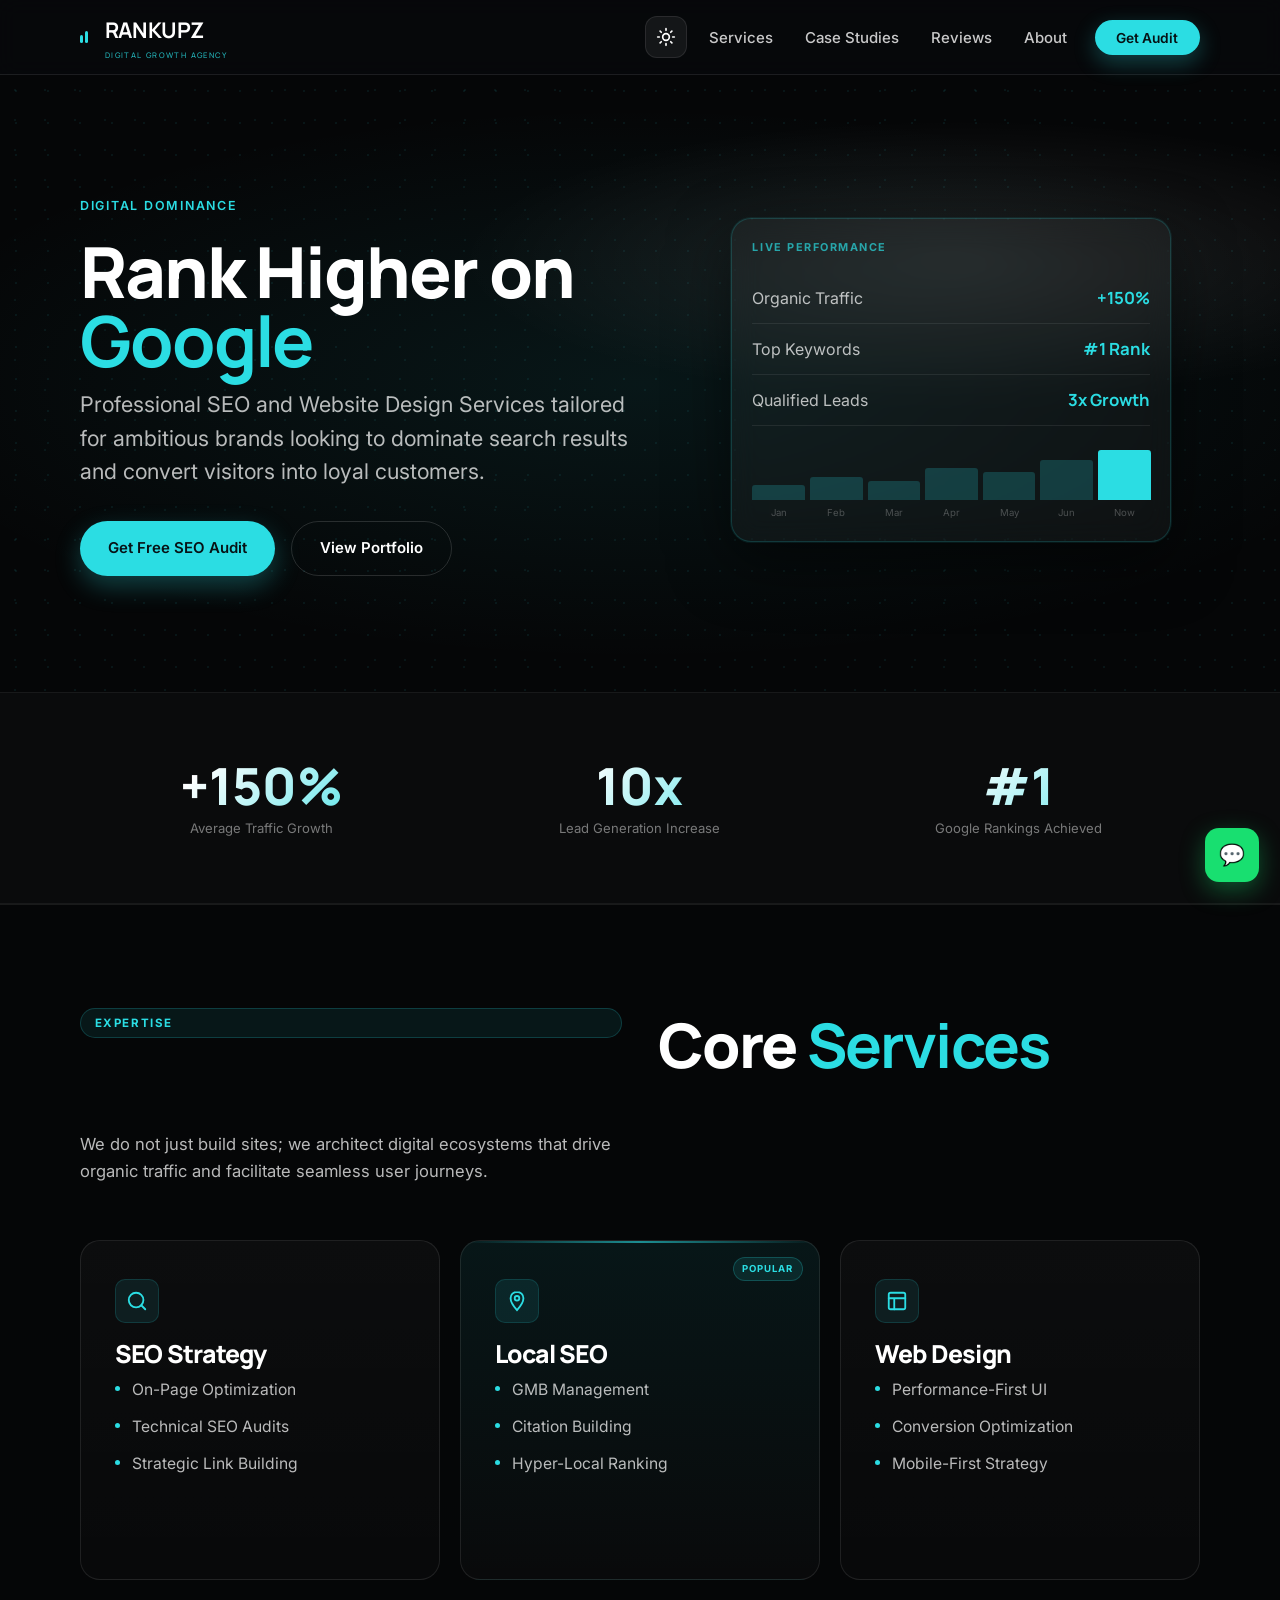
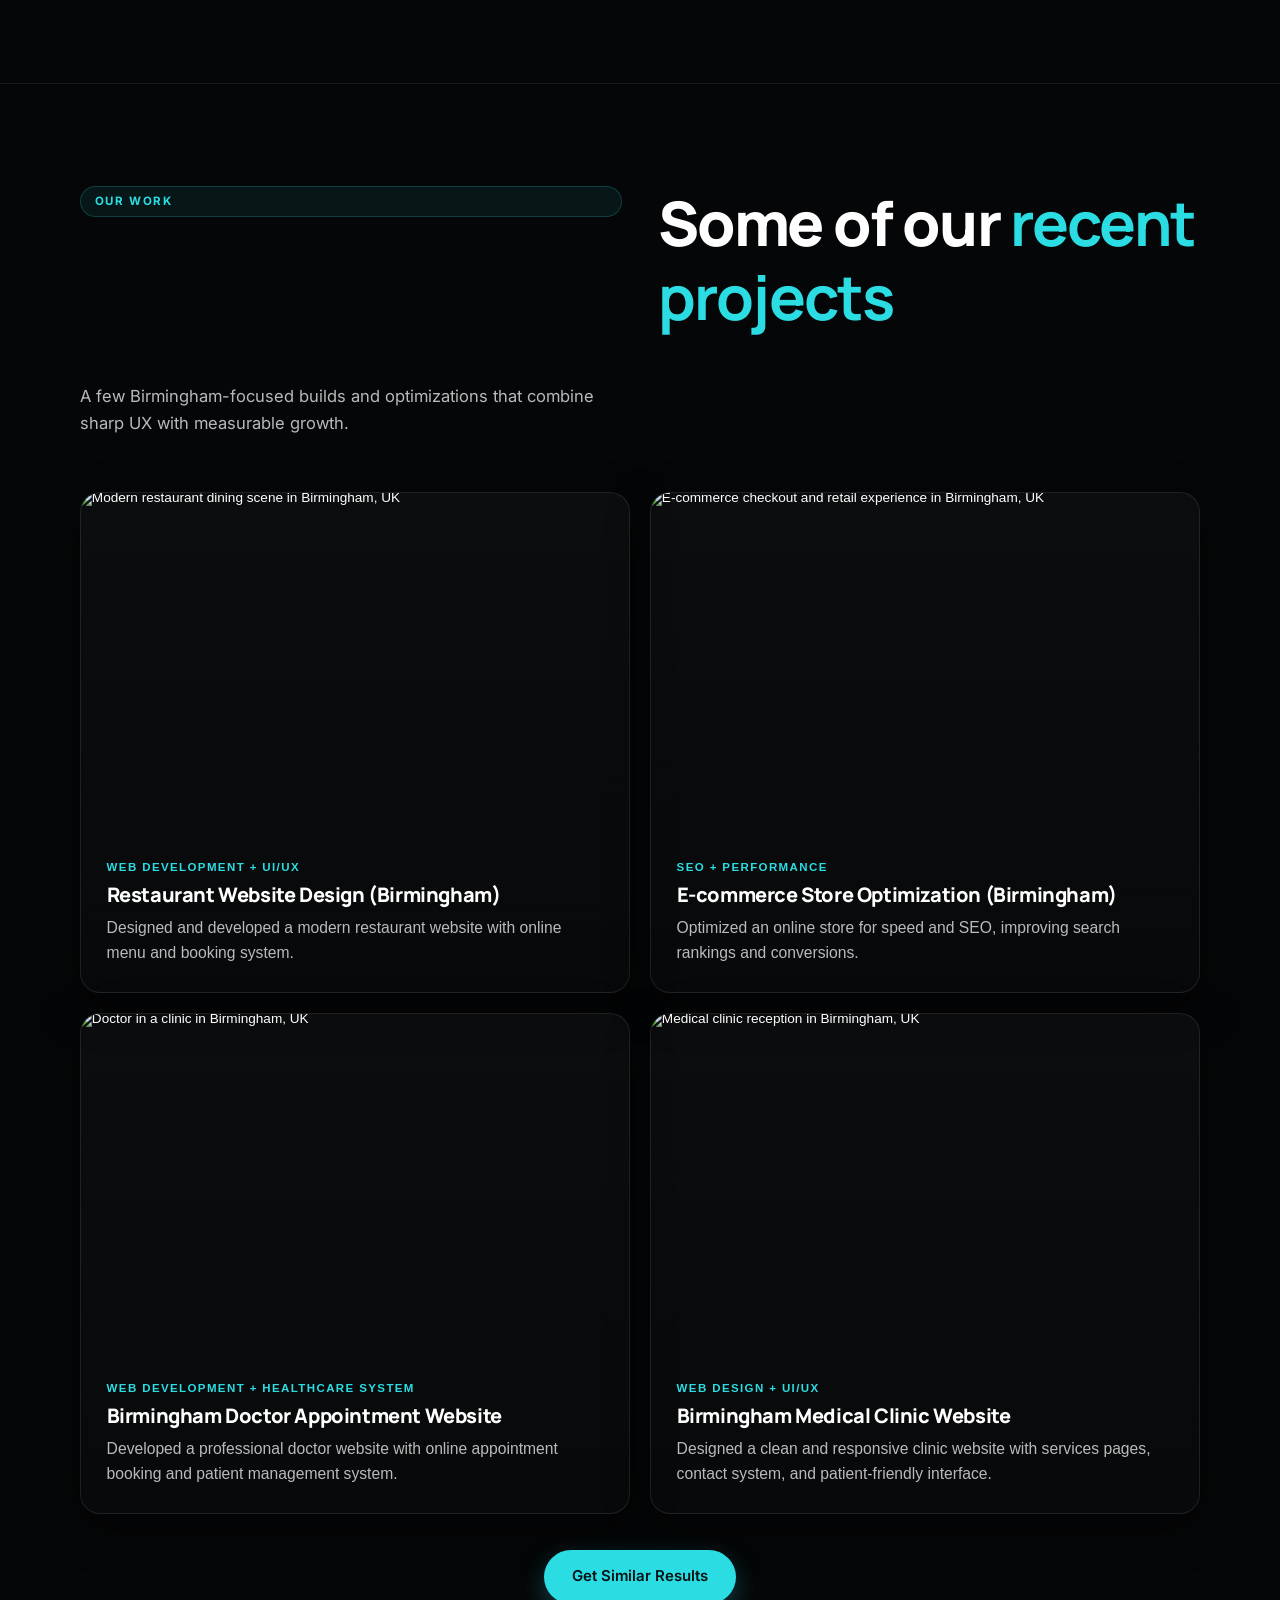
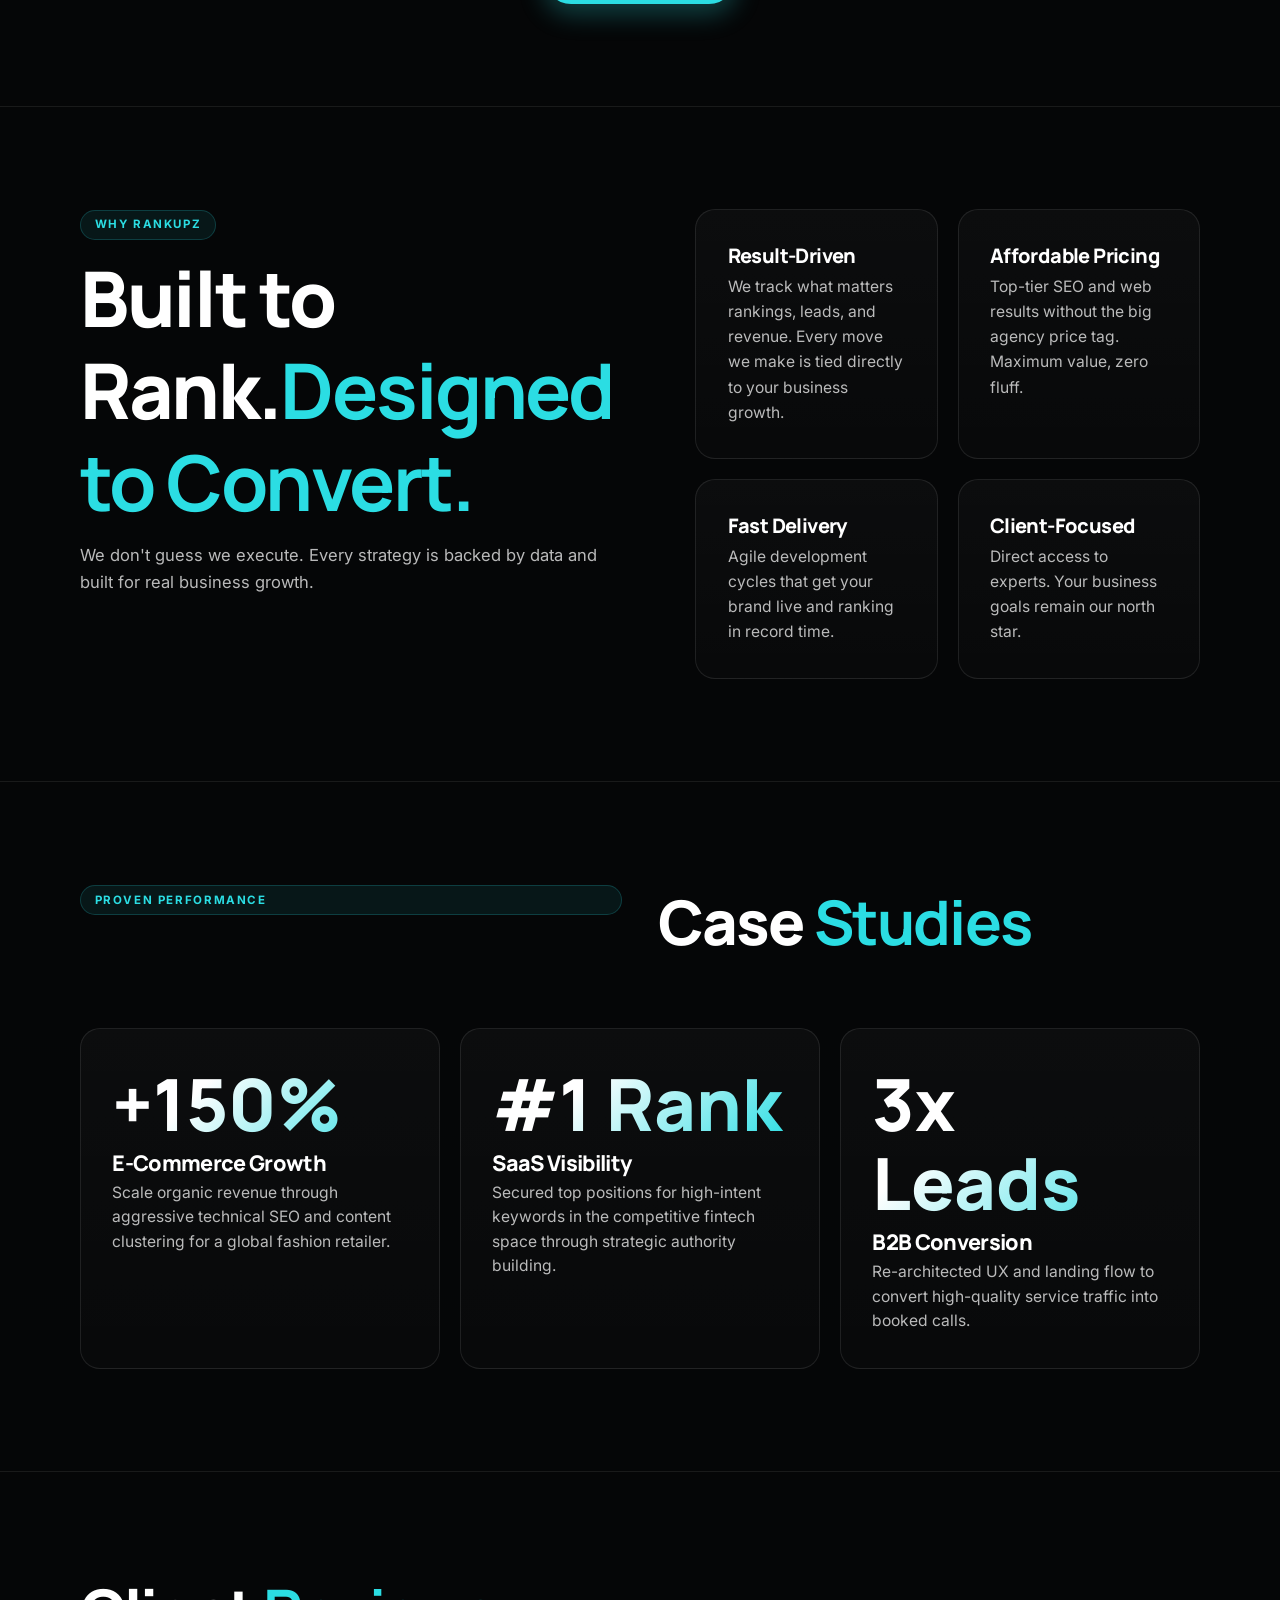
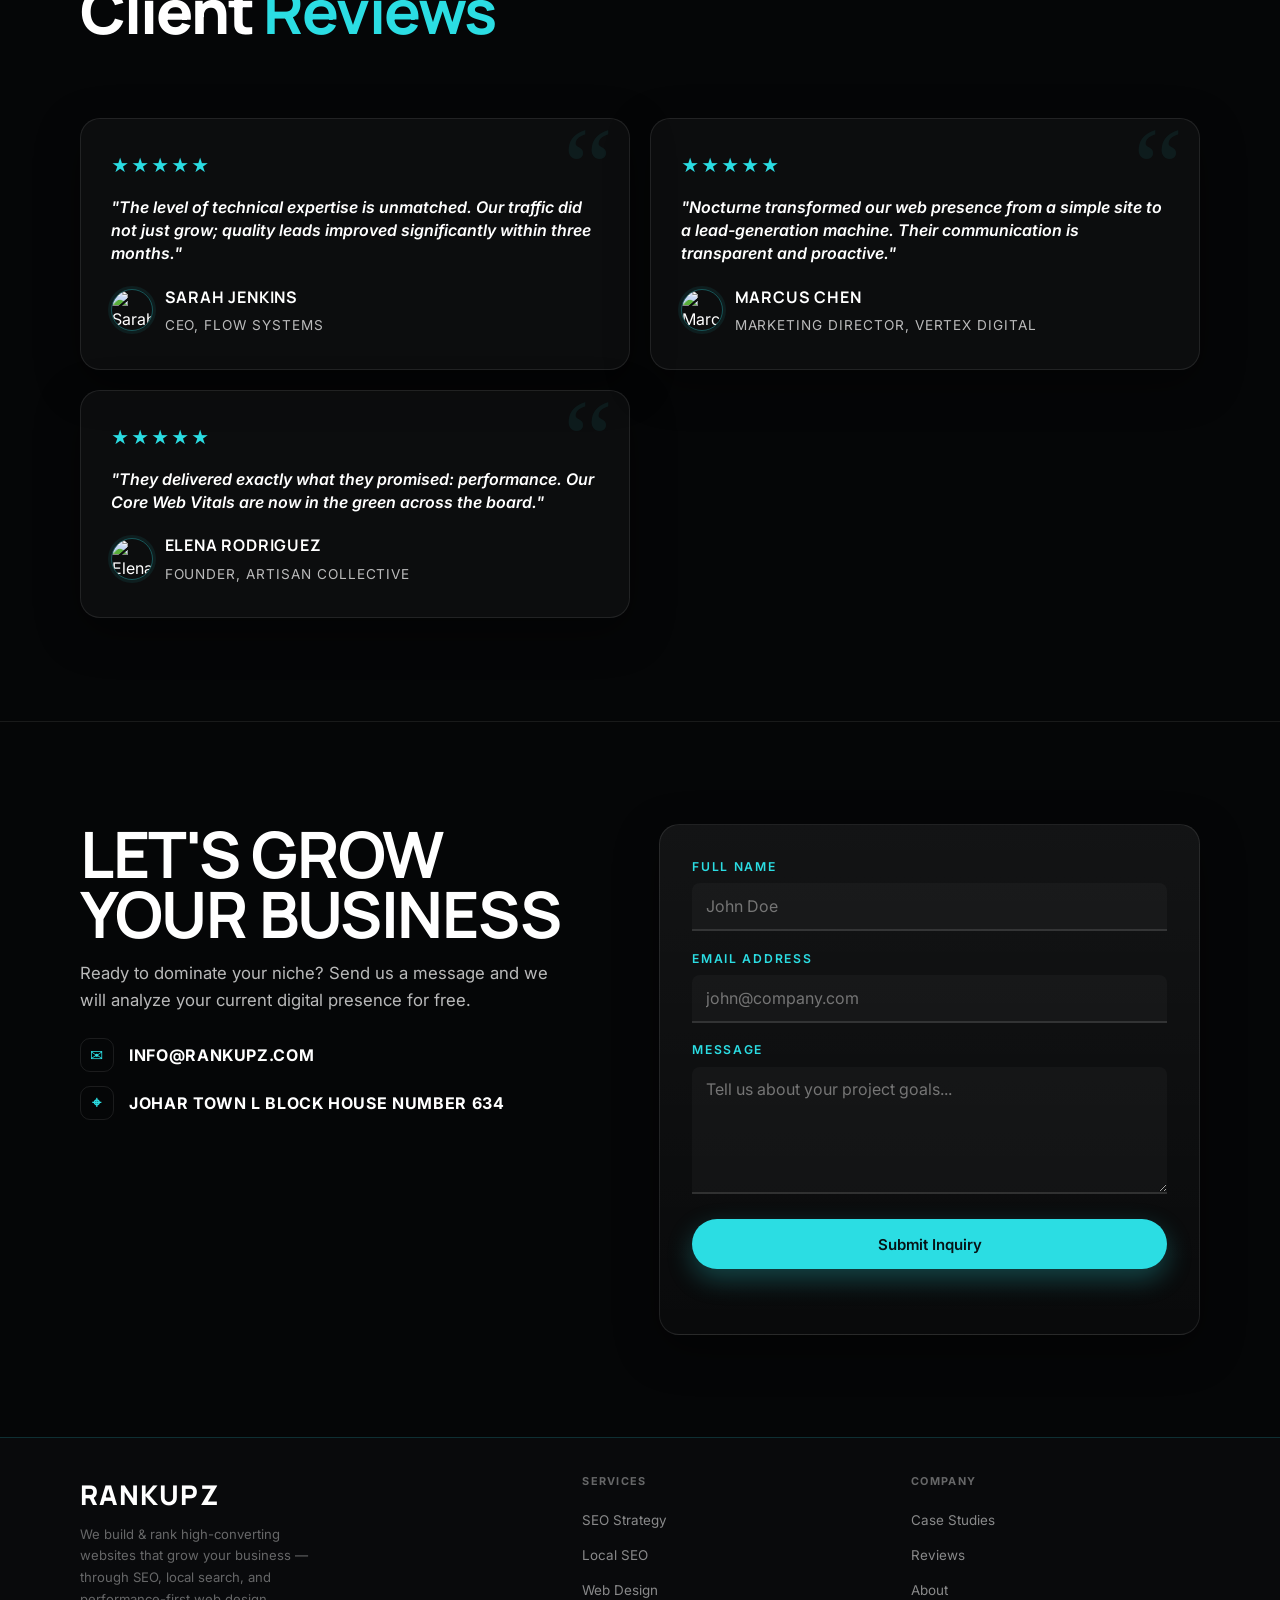
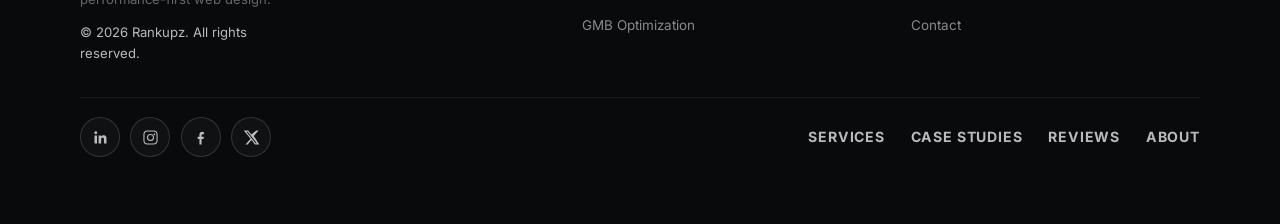
==== commit 4fcc7b5a: "Add files via upload" ====
--- a/index.html
+++ b/index.html
@@ -176,7 +176,7 @@
         <div class="portfolio-grid" role="list">
           <button type="button" class="portfolio-card reveal" data-delay="0" data-project="restaurant" role="listitem" aria-haspopup="dialog">
             <div class="portfolio-media">
-              <img src="https://images.unsplash.com/photo-1552566626-52f8b828add9?auto=format&fit=crop&w=1400&q=80" alt="Modern restaurant interior in Birmingham, UK" loading="lazy" decoding="async" />
+              <img src="https://images.unsplash.com/photo-1414235077428-338989a2e8c0?auto=format&fit=crop&w=1400&q=80" alt="Modern restaurant dining scene in Birmingham, UK" loading="lazy" decoding="async" />
             </div>
             <div class="portfolio-body">
               <p class="portfolio-category">Web Development + UI/UX</p>
@@ -187,7 +187,7 @@
 
           <button type="button" class="portfolio-card reveal" data-delay="1" data-project="ecommerce" role="listitem" aria-haspopup="dialog">
             <div class="portfolio-media">
-              <img src="https://images.unsplash.com/photo-1512436991641-6745cdb1723f?auto=format&fit=crop&w=1400&q=80" alt="E-commerce products and packaging for a Birmingham store" loading="lazy" decoding="async" />
+              <img src="https://images.unsplash.com/photo-1556742049-0cfed4f6a45d?auto=format&fit=crop&w=1400&q=80" alt="E-commerce checkout and retail experience in Birmingham, UK" loading="lazy" decoding="async" />
             </div>
             <div class="portfolio-body">
               <p class="portfolio-category">SEO + Performance</p>
@@ -198,7 +198,7 @@
 
           <button type="button" class="portfolio-card reveal" data-delay="2" data-project="doctor" role="listitem" aria-haspopup="dialog">
             <div class="portfolio-media">
-              <img src="https://images.unsplash.com/photo-1579154203451-0b8e4ac1f8b6?auto=format&fit=crop&w=1400&q=80" alt="Doctor using tablet in a clinic in Birmingham, UK" loading="lazy" decoding="async" />
+              <img src="https://images.unsplash.com/photo-1612349317150-e413f6a5b16d?auto=format&fit=crop&w=1400&q=80" alt="Doctor in a clinic in Birmingham, UK" loading="lazy" decoding="async" />
             </div>
             <div class="portfolio-body">
               <p class="portfolio-category">Web Development + Healthcare System</p>
@@ -209,7 +209,7 @@
 
           <button type="button" class="portfolio-card reveal" data-delay="3" data-project="clinic" role="listitem" aria-haspopup="dialog">
             <div class="portfolio-media">
-              <img src="https://images.unsplash.com/photo-1586773860418-d37222d8fce3?auto=format&fit=crop&w=1400&q=80" alt="Clean medical clinic reception in Birmingham, UK" loading="lazy" decoding="async" />
+              <img src="https://images.unsplash.com/photo-1519494026892-80bbd2d6fd0d?auto=format&fit=crop&w=1400&q=80" alt="Medical clinic reception in Birmingham, UK" loading="lazy" decoding="async" />
             </div>
             <div class="portfolio-body">
               <p class="portfolio-category">Web Design + UI/UX</p>
@@ -377,6 +377,7 @@
       <div class="case-modal-content">
         <p class="case-modal-kicker">Location: Birmingham, UK</p>
         <h3 class="case-modal-title" id="case-modal-title">Case Study</h3>
+        <a class="case-modal-live" id="case-modal-live" href="#" target="_blank" rel="noopener noreferrer">View Live Reference →</a>
         <p class="case-modal-category" id="case-modal-category"></p>
 
         <div class="case-modal-grid">
@@ -391,6 +392,16 @@
           <div class="case-modal-block case-modal-block--full">
             <h4 class="case-modal-heading">Result</h4>
             <ul class="case-modal-results" id="case-modal-results"></ul>
+          </div>
+        </div>
+
+        <div class="case-tabs" aria-label="Before and after">
+          <div class="case-tabs-header" role="tablist" aria-label="Before and After tabs">
+            <button type="button" class="case-tab is-active" role="tab" aria-selected="true" aria-controls="case-tab-panel" data-tab="before">Before</button>
+            <button type="button" class="case-tab" role="tab" aria-selected="false" aria-controls="case-tab-panel" data-tab="after">After</button>
+          </div>
+          <div class="case-tabs-panel" id="case-tab-panel" role="tabpanel">
+            <p class="case-tabs-text" id="case-tabs-text"></p>
           </div>
         </div>
       </div>
--- a/style.css
+++ b/style.css
@@ -985,6 +985,29 @@
   letter-spacing: -0.03em;
 }
 
+.case-modal-live {
+  display: inline-flex;
+  align-items: center;
+  gap: 0.4rem;
+  margin: 0 0 1.1rem;
+  padding: 0.45rem 0.85rem;
+  border-radius: 999px;
+  border: 1px solid rgba(43, 221, 227, 0.35);
+  background: rgba(43, 221, 227, 0.08);
+  color: var(--accent);
+  font-weight: 800;
+  letter-spacing: 0.06em;
+  text-transform: uppercase;
+  font-size: 0.68rem;
+  transition: transform 0.2s var(--ease), background 0.2s var(--ease), border-color 0.2s var(--ease);
+}
+
+.case-modal-live:hover {
+  transform: translateY(-1px);
+  background: rgba(43, 221, 227, 0.12);
+  border-color: rgba(43, 221, 227, 0.55);
+}
+
 .case-modal-category {
   margin: 0 0 1.4rem;
   color: var(--accent);
@@ -1049,6 +1072,66 @@
   height: 6px;
   border-radius: 50%;
   background: var(--accent);
+}
+
+.case-tabs {
+  margin-top: 1.25rem;
+}
+
+.case-tabs-header {
+  display: inline-flex;
+  gap: 0.5rem;
+  padding: 0.35rem;
+  border-radius: 999px;
+  border: 1px solid rgba(255,255,255,0.12);
+  background: rgba(255,255,255,0.03);
+}
+
+.case-tab {
+  appearance: none;
+  border: 0;
+  background: transparent;
+  color: var(--muted);
+  font-weight: 900;
+  letter-spacing: 0.12em;
+  text-transform: uppercase;
+  font-size: 0.68rem;
+  padding: 0.55rem 0.95rem;
+  border-radius: 999px;
+  cursor: pointer;
+  transition: background 0.2s var(--ease), color 0.2s var(--ease), transform 0.2s var(--ease);
+}
+
+.case-tab:hover {
+  transform: translateY(-1px);
+  color: var(--text);
+}
+
+.case-tab.is-active {
+  color: #061215;
+  background: var(--accent);
+}
+
+.case-tabs-panel {
+  margin-top: 0.9rem;
+  padding: 1.1rem 1.15rem;
+  border-radius: 18px;
+  border: 1px solid rgba(43, 221, 227, 0.18);
+  background: rgba(0, 0, 0, 0.2);
+  box-shadow: 0 14px 40px rgba(0,0,0,0.35);
+  transition: opacity 0.2s var(--ease), transform 0.2s var(--ease);
+}
+
+.case-tabs-panel.is-switching {
+  opacity: 0.7;
+  transform: translateY(4px);
+}
+
+.case-tabs-text {
+  margin: 0;
+  color: var(--text);
+  font-weight: 800;
+  line-height: 1.7;
 }
 
 @media (max-width: 720px) {
@@ -2146,3 +2229,19 @@
   background: rgba(0, 0, 0, 0.03);
   border-color: rgba(0, 0, 0, 0.1);
 }
+
+html[data-theme="light"] .case-modal-live {
+  background: rgba(43, 221, 227, 0.12);
+  border-color: rgba(43, 221, 227, 0.35);
+}
+
+html[data-theme="light"] .case-tabs-header {
+  border-color: rgba(0,0,0,0.12);
+  background: rgba(0,0,0,0.03);
+}
+
+html[data-theme="light"] .case-tabs-panel {
+  background: rgba(0,0,0,0.03);
+  border-color: rgba(43,221,227,0.22);
+  box-shadow: 0 14px 30px rgba(0,0,0,0.12);
+}
